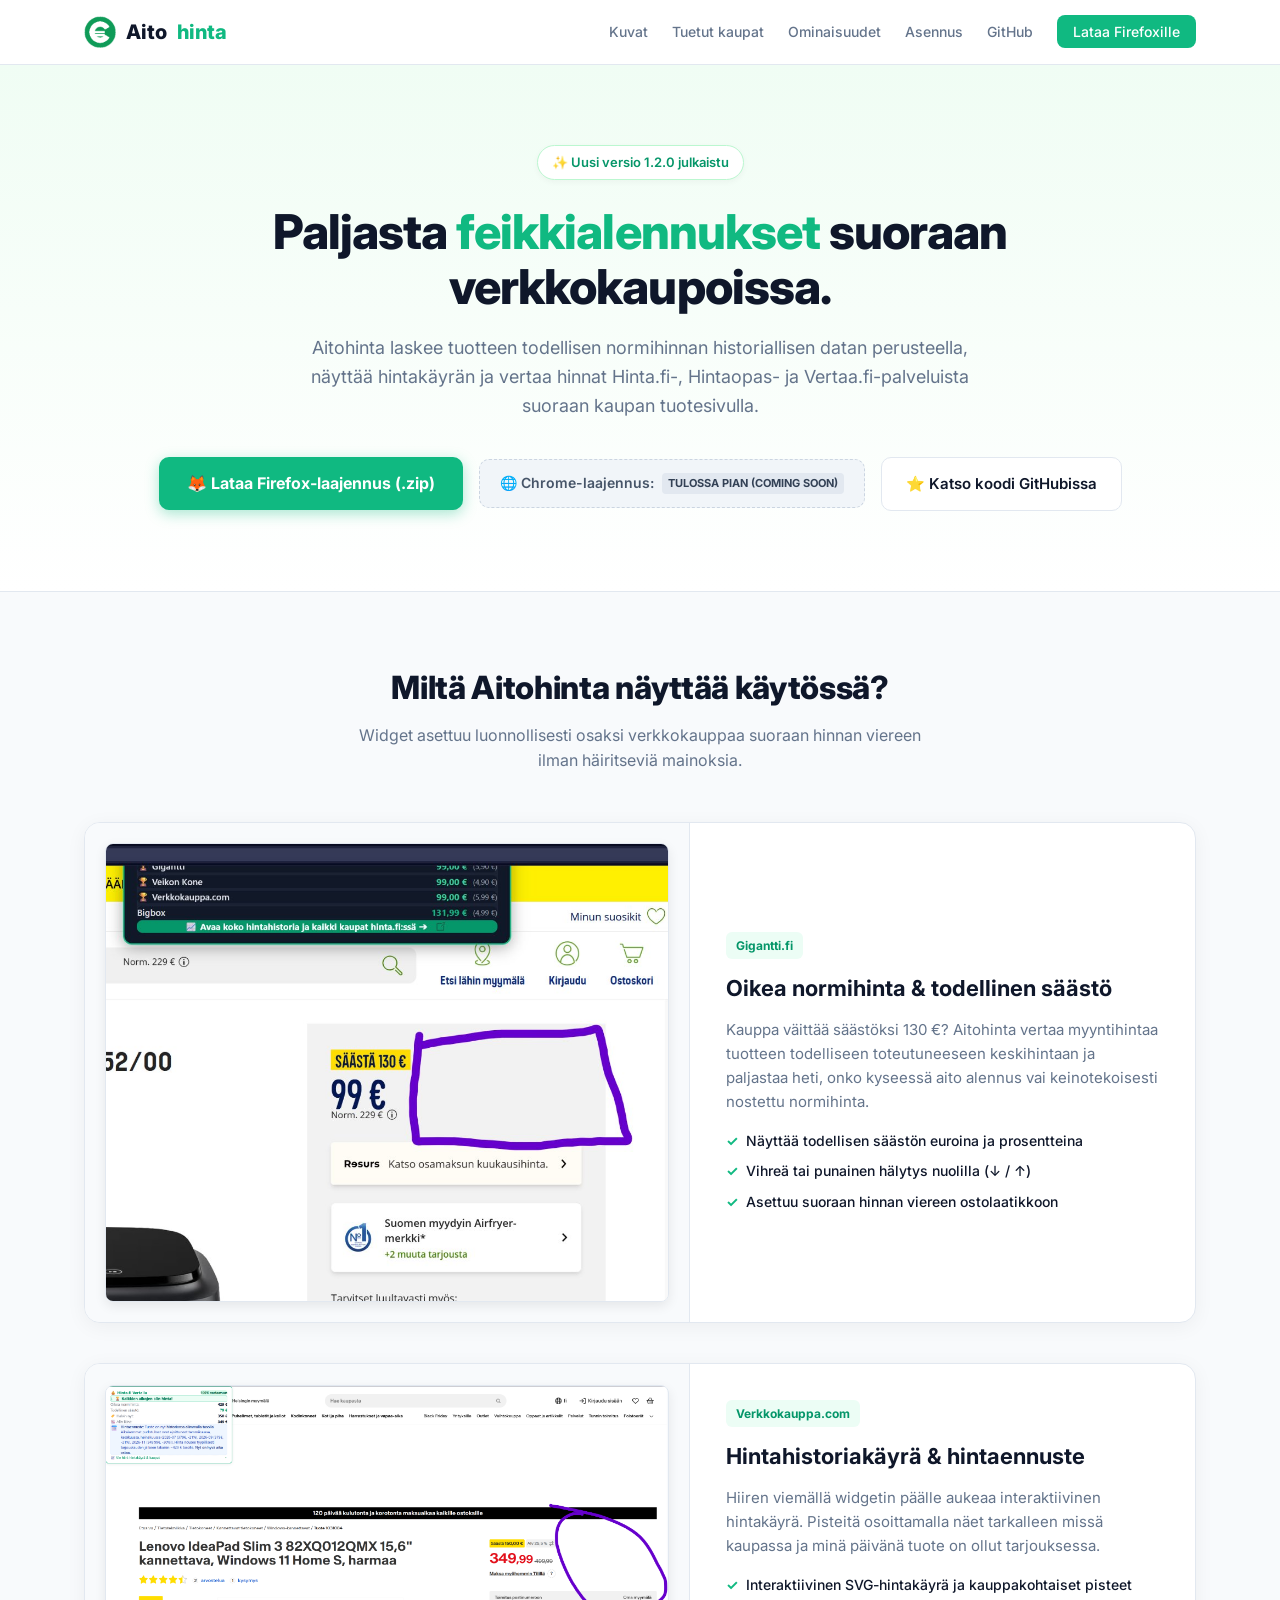
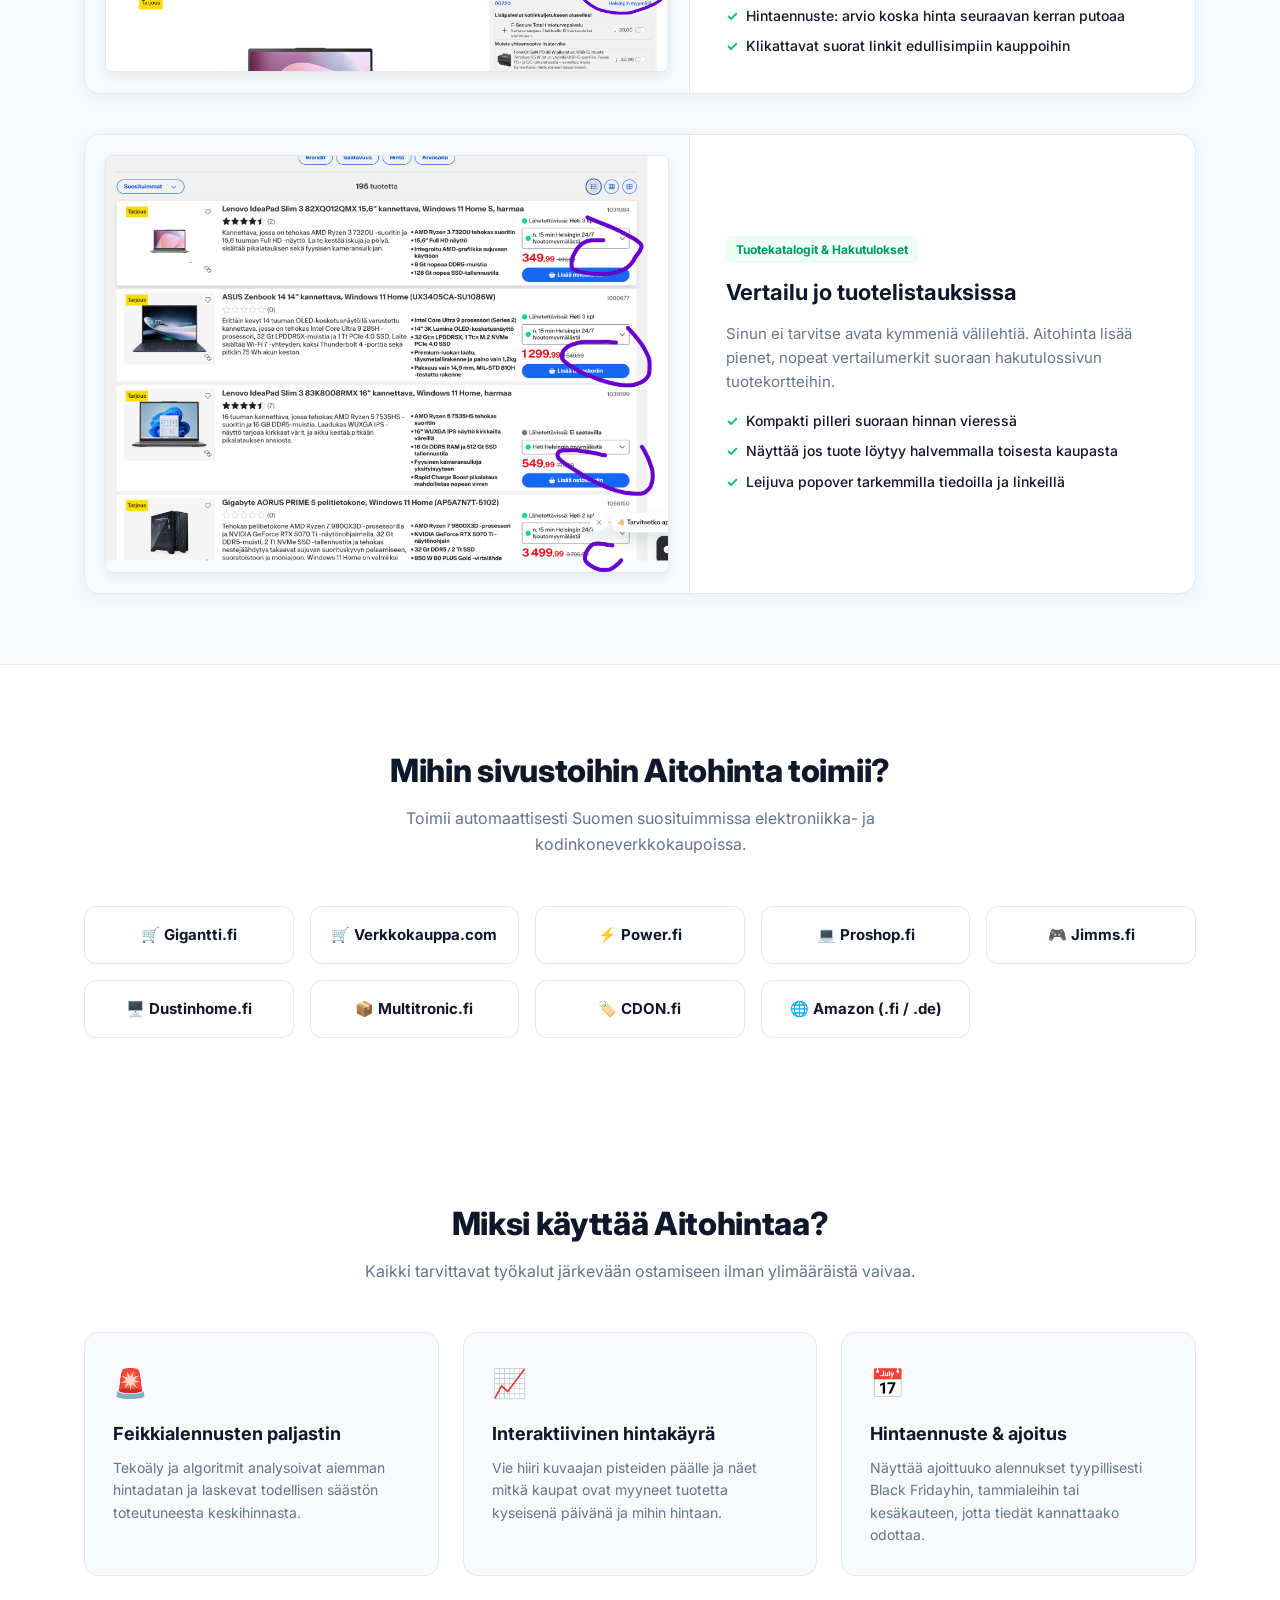
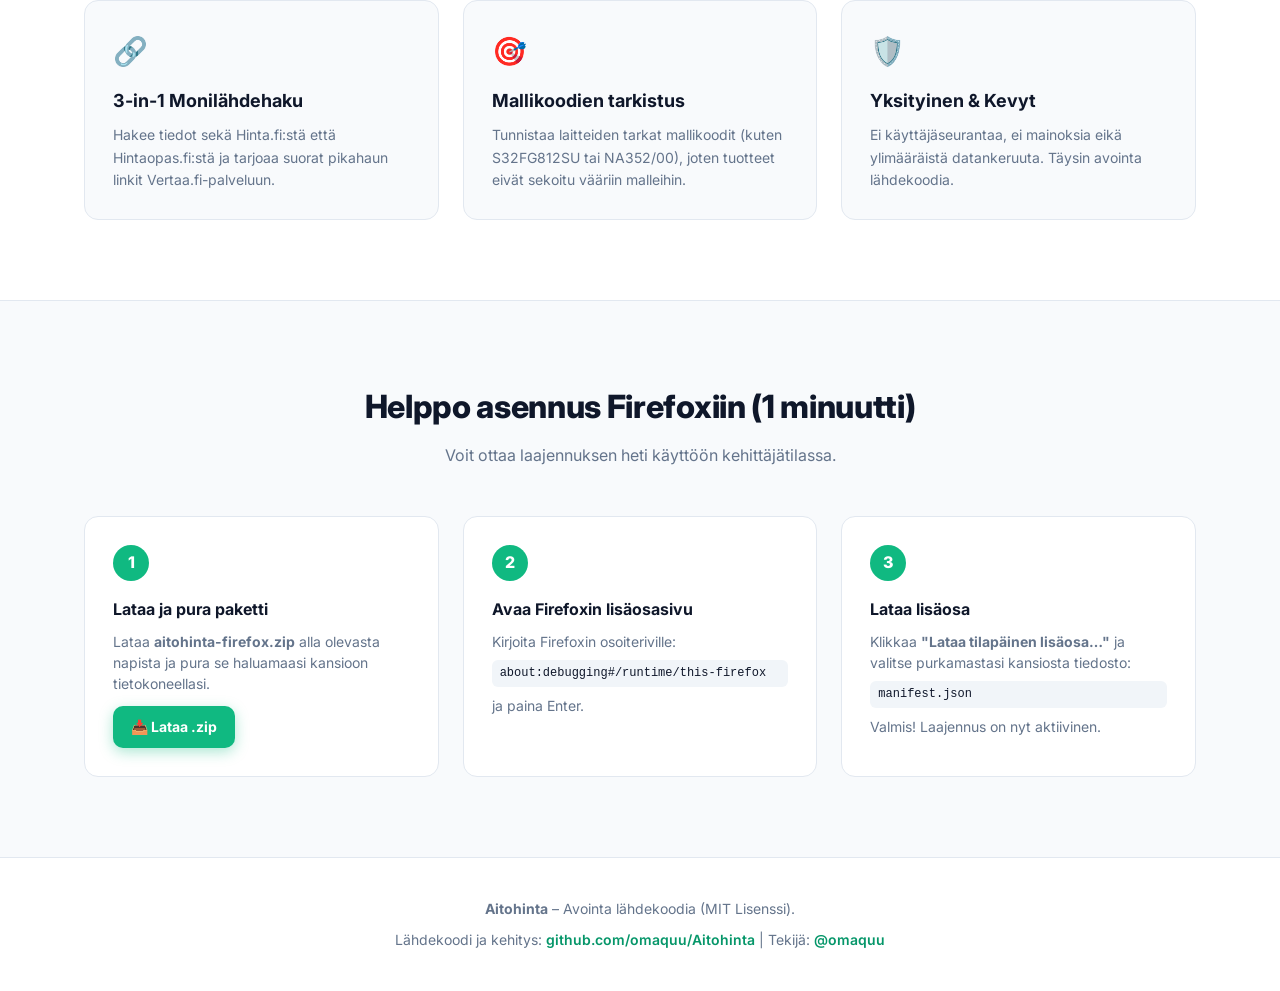
==== index.html @ 1202169c "feat: Aitohinta brändinimi, dual-source fallback hintahistorialle, Proshop fix, tooltip seuraa hiirt" ====
<!DOCTYPE html>
<html lang="fi">
<head>
  <meta charset="UTF-8">
  <meta name="viewport" content="width=device-width, initial-scale=1.0">
  <title>Aitohinta – Paljasta feikkialennukset verkkokaupoissa</title>
  <meta name="description" content="Aitohinta on selainlaajennus, joka paljastaa feikkialennukset suomalaisissa verkkokaupoissa. Näytä oikea normihinta, hintahistoriakäyrä ja vertaa Hinta.fi-, Hintaopas- ja Vertaa.fi-palveluihin.">
  <link rel="icon" type="image/png" href="assets/logo.png">
  <link rel="preconnect" href="https://fonts.googleapis.com">
  <link rel="preconnect" href="https://fonts.gstatic.com" crossorigin>
  <link href="https://fonts.googleapis.com/css2?family=Inter:wght@400;500;600;700;800&display=swap" rel="stylesheet">
  <style>
    :root {
      --primary: #10b981;
      --primary-dark: #059669;
      --primary-light: #ecfdf5;
      --dark: #0f172a;
      --dark-card: #1e293b;
      --gray-text: #64748b;
      --light-bg: #f8fafc;
      --border: #e2e8f0;
      --danger: #ef4444;
      --blue: #3b82f6;
    }

    * {
      box-sizing: border-box;
      margin: 0;
      padding: 0;
    }

    body {
      font-family: 'Inter', -apple-system, BlinkMacSystemFont, sans-serif;
      color: var(--dark);
      background-color: #ffffff;
      line-height: 1.6;
      -webkit-font-smoothing: antialiased;
    }

    /* Container */
    .container {
      max-width: 1160px;
      margin: 0 auto;
      padding: 0 24px;
    }

    /* Header */
    header {
      position: sticky;
      top: 0;
      background: rgba(255, 255, 255, 0.95);
      backdrop-filter: blur(10px);
      border-bottom: 1px solid var(--border);
      z-index: 100;
      padding: 16px 0;
    }

    .nav-wrapper {
      display: flex;
      align-items: center;
      justify-content: space-between;
    }

    .brand {
      display: flex;
      align-items: center;
      gap: 10px;
      font-size: 20px;
      font-weight: 800;
      color: var(--dark);
      text-decoration: none;
    }

    .brand img {
      width: 32px;
      height: 32px;
    }

    .brand span {
      color: var(--primary);
    }

    .nav-links {
      display: flex;
      align-items: center;
      gap: 24px;
      list-style: none;
    }

    .nav-links a {
      color: var(--gray-text);
      text-decoration: none;
      font-size: 14px;
      font-weight: 500;
      transition: color 0.15s;
    }

    .nav-links a:hover {
      color: var(--dark);
    }

    .btn-header {
      background: var(--primary);
      color: #ffffff !important;
      padding: 8px 16px;
      border-radius: 8px;
      font-weight: 600;
      transition: background 0.15s;
    }

    .btn-header:hover {
      background: var(--primary-dark) !important;
    }

    /* Hero */
    .hero {
      padding: 80px 0 60px;
      text-align: center;
      background: linear-gradient(180deg, #f0fdf4 0%, #ffffff 100%);
    }

    .pill-badge {
      display: inline-flex;
      align-items: center;
      gap: 6px;
      padding: 6px 14px;
      background: #ffffff;
      border: 1px solid #bbf7d0;
      border-radius: 999px;
      font-size: 13px;
      font-weight: 600;
      color: var(--primary-dark);
      margin-bottom: 24px;
      box-shadow: 0 2px 6px rgba(0,0,0,0.04);
    }

    .hero h1 {
      font-size: 48px;
      font-weight: 800;
      line-height: 1.15;
      letter-spacing: -0.02em;
      max-width: 800px;
      margin: 0 auto 20px;
      color: var(--dark);
    }

    .hero h1 span {
      color: var(--primary);
    }

    .hero p {
      font-size: 18px;
      color: var(--gray-text);
      max-width: 660px;
      margin: 0 auto 36px;
    }

    .cta-group {
      display: flex;
      align-items: center;
      justify-content: center;
      gap: 16px;
      flex-wrap: wrap;
      margin-bottom: 20px;
    }

    .btn-primary {
      display: inline-flex;
      align-items: center;
      gap: 10px;
      padding: 14px 28px;
      background: var(--primary);
      color: #ffffff;
      font-size: 16px;
      font-weight: 700;
      border-radius: 10px;
      text-decoration: none;
      box-shadow: 0 4px 14px rgba(16, 185, 129, 0.35);
      transition: all 0.15s;
    }

    .btn-primary:hover {
      background: var(--primary-dark);
      transform: translateY(-1px);
      box-shadow: 0 6px 20px rgba(16, 185, 129, 0.4);
    }

    .btn-secondary {
      display: inline-flex;
      align-items: center;
      gap: 8px;
      padding: 14px 24px;
      background: #ffffff;
      color: var(--dark);
      border: 1.5px solid var(--border);
      font-size: 15px;
      font-weight: 600;
      border-radius: 10px;
      text-decoration: none;
      transition: all 0.15s;
    }

    .btn-secondary:hover {
      background: var(--light-bg);
      border-color: #cbd5e1;
    }

    .chrome-badge {
      display: inline-flex;
      align-items: center;
      gap: 8px;
      padding: 12px 20px;
      background: #f1f5f9;
      color: #475569;
      border-radius: 10px;
      font-size: 14px;
      font-weight: 600;
      border: 1px dashed #cbd5e1;
    }

    .chrome-badge .tag {
      background: #e2e8f0;
      color: #334155;
      font-size: 11px;
      padding: 2px 6px;
      border-radius: 4px;
      text-transform: uppercase;
      font-weight: 700;
    }

    /* Screenshots Showcase */
    .showcase {
      padding: 70px 0;
      background: var(--light-bg);
      border-top: 1px solid var(--border);
      border-bottom: 1px solid var(--border);
    }

    .section-title {
      text-align: center;
      margin-bottom: 48px;
    }

    .section-title h2 {
      font-size: 32px;
      font-weight: 800;
      letter-spacing: -0.01em;
      margin-bottom: 10px;
    }

    .section-title p {
      font-size: 16px;
      color: var(--gray-text);
      max-width: 580px;
      margin: 0 auto;
    }

    .showcase-grid {
      display: grid;
      grid-template-columns: 1fr;
      gap: 40px;
    }

    .showcase-card {
      background: #ffffff;
      border: 1px solid var(--border);
      border-radius: 16px;
      overflow: hidden;
      box-shadow: 0 4px 20px rgba(0, 0, 0, 0.05);
      display: grid;
      grid-template-columns: 1.2fr 1fr;
    }

    @media (max-width: 860px) {
      .showcase-card {
        grid-template-columns: 1fr;
      }
    }

    .showcase-img {
      background: #f8fafc;
      padding: 20px;
      display: flex;
      align-items: center;
      justify-content: center;
      border-right: 1px solid var(--border);
    }

    .showcase-img img {
      width: 100%;
      height: auto;
      border-radius: 8px;
      box-shadow: 0 4px 12px rgba(0,0,0,0.08);
      border: 1px solid var(--border);
    }

    .showcase-content {
      padding: 36px;
      display: flex;
      flex-direction: column;
      justify-content: center;
    }

    .showcase-tag {
      display: inline-block;
      font-size: 12px;
      font-weight: 700;
      color: var(--primary-dark);
      background: var(--primary-light);
      padding: 4px 10px;
      border-radius: 6px;
      margin-bottom: 12px;
      width: fit-content;
    }

    .showcase-content h3 {
      font-size: 22px;
      font-weight: 700;
      margin-bottom: 12px;
    }

    .showcase-content p {
      color: var(--gray-text);
      font-size: 15px;
      line-height: 1.6;
      margin-bottom: 16px;
    }

    .showcase-features {
      list-style: none;
      display: flex;
      flex-direction: column;
      gap: 8px;
    }

    .showcase-features li {
      font-size: 14px;
      display: flex;
      align-items: center;
      gap: 8px;
      color: var(--dark);
      font-weight: 500;
    }

    .showcase-features li span {
      color: var(--primary);
      font-weight: 700;
    }

    /* Stores Grid */
    .stores-section {
      padding: 80px 0;
      text-align: center;
    }

    .stores-grid {
      display: grid;
      grid-template-columns: repeat(auto-fill, minmax(180px, 1fr));
      gap: 16px;
      margin-top: 36px;
    }

    .store-pill {
      display: flex;
      align-items: center;
      justify-content: center;
      gap: 10px;
      padding: 16px;
      background: #ffffff;
      border: 1px solid var(--border);
      border-radius: 12px;
      font-weight: 700;
      font-size: 15px;
      color: var(--dark);
      box-shadow: 0 2px 6px rgba(0,0,0,0.02);
      transition: all 0.15s;
    }

    .store-pill:hover {
      border-color: var(--primary);
      transform: translateY(-2px);
      box-shadow: 0 4px 12px rgba(16, 185, 129, 0.12);
    }

    /* Features Grid */
    .features-section {
      padding: 80px 0;
      background: #ffffff;
    }

    .features-grid {
      display: grid;
      grid-template-columns: repeat(auto-fit, minmax(280px, 1fr));
      gap: 24px;
    }

    .feature-box {
      padding: 28px;
      background: var(--light-bg);
      border: 1px solid var(--border);
      border-radius: 14px;
      transition: all 0.15s;
    }

    .feature-box:hover {
      border-color: var(--primary);
      box-shadow: 0 6px 18px rgba(0,0,0,0.04);
    }

    .feature-icon {
      font-size: 28px;
      margin-bottom: 14px;
    }

    .feature-box h4 {
      font-size: 18px;
      font-weight: 700;
      margin-bottom: 8px;
    }

    .feature-box p {
      font-size: 14px;
      color: var(--gray-text);
      line-height: 1.6;
    }

    /* Installation Steps */
    .install-section {
      padding: 80px 0;
      background: var(--light-bg);
      border-top: 1px solid var(--border);
    }

    .steps-grid {
      display: grid;
      grid-template-columns: repeat(3, 1fr);
      gap: 24px;
      margin-top: 36px;
    }

    @media (max-width: 768px) {
      .steps-grid {
        grid-template-columns: 1fr;
      }
    }

    .step-card {
      background: #ffffff;
      border: 1px solid var(--border);
      border-radius: 14px;
      padding: 28px;
      position: relative;
    }

    .step-number {
      width: 36px;
      height: 36px;
      background: var(--primary);
      color: #ffffff;
      border-radius: 50%;
      display: flex;
      align-items: center;
      justify-content: center;
      font-weight: 800;
      font-size: 16px;
      margin-bottom: 16px;
    }

    .step-card h4 {
      font-size: 16px;
      font-weight: 700;
      margin-bottom: 8px;
    }

    .step-card p {
      font-size: 14px;
      color: var(--gray-text);
      line-height: 1.5;
    }

    .step-card code {
      display: block;
      margin-top: 8px;
      background: #f1f5f9;
      padding: 4px 8px;
      border-radius: 6px;
      font-family: monospace;
      font-size: 12px;
      color: #0f172a;
    }

    /* Footer */
    footer {
      padding: 40px 0;
      background: #ffffff;
      border-top: 1px solid var(--border);
      text-align: center;
      font-size: 14px;
      color: var(--gray-text);
    }

    footer a {
      color: var(--primary-dark);
      text-decoration: none;
      font-weight: 600;
    }

    footer a:hover {
      text-decoration: underline;
    }
  </style>
</head>
<body>

  <!-- Header -->
  <header>
    <div class="container nav-wrapper">
      <a href="#" class="brand">
        <img src="assets/logo.png" alt="Aitohinta Logo">
        Aito<span>hinta</span>
      </a>
      <ul class="nav-links">
        <li><a href="#showcase">Kuvat</a></li>
        <li><a href="#stores">Tuetut kaupat</a></li>
        <li><a href="#features">Ominaisuudet</a></li>
        <li><a href="#install">Asennus</a></li>
        <li><a href="https://github.com/omaquu/Aitohinta" target="_blank" rel="noopener noreferrer">GitHub</a></li>
        <li><a href="aitohinta-firefox.zip" class="btn-header">Lataa Firefoxille</a></li>
      </ul>
    </div>
  </header>

  <!-- Hero Section -->
  <section class="hero">
    <div class="container">
      <div class="pill-badge">
        ✨ Uusi versio 1.2.0 julkaistu
      </div>
      <h1>Paljasta <span>feikkialennukset</span> suoraan verkkokaupoissa.</h1>
      <p>
        Aitohinta laskee tuotteen todellisen normihinnan historiallisen datan perusteella, näyttää hintakäyrän ja vertaa hinnat Hinta.fi-, Hintaopas- ja Vertaa.fi-palveluista suoraan kaupan tuotesivulla.
      </p>

      <div class="cta-group">
        <a href="aitohinta-firefox.zip" class="btn-primary" download>
          🦊 Lataa Firefox-laajennus (.zip)
        </a>
        <div class="chrome-badge">
          <span>🌐 Chrome-laajennus:</span>
          <span class="tag">Tulossa pian (Coming soon)</span>
        </div>
        <a href="https://github.com/omaquu/Aitohinta" target="_blank" rel="noopener noreferrer" class="btn-secondary">
          ⭐ Katso koodi GitHubissa
        </a>
      </div>
    </div>
  </section>

  <!-- Screenshots & Showcase -->
  <section class="showcase" id="showcase">
    <div class="container">
      <div class="section-title">
        <h2>Miltä Aitohinta näyttää käytössä?</h2>
        <p>Widget asettuu luonnollisesti osaksi verkkokauppaa suoraan hinnan viereen ilman häiritseviä mainoksia.</p>
      </div>

      <div class="showcase-grid">

        <!-- Card 1: Gigantti -->
        <div class="showcase-card">
          <div class="showcase-img">
            <img src="assets/gigantti_esimerkki.jpg" alt="Aitohinta Gigantti tuotesivulla">
          </div>
          <div class="showcase-content">
            <span class="showcase-tag">Gigantti.fi</span>
            <h3>Oikea normihinta & todellinen säästö</h3>
            <p>
              Kauppa väittää säästöksi 130 €? Aitohinta vertaa myyntihintaa tuotteen todelliseen toteutuneeseen keskihintaan ja paljastaa heti, onko kyseessä aito alennus vai keinotekoisesti nostettu normihinta.
            </p>
            <ul class="showcase-features">
              <li><span>✓</span> Näyttää todellisen säästön euroina ja prosentteina</li>
              <li><span>✓</span> Vihreä tai punainen hälytys nuolilla (↓ / ↑)</li>
              <li><span>✓</span> Asettuu suoraan hinnan viereen ostolaatikkoon</li>
            </ul>
          </div>
        </div>

        <!-- Card 2: Verkkokauppa.com -->
        <div class="showcase-card">
          <div class="showcase-img">
            <img src="assets/verkkokauppa_tuote.png" alt="Aitohinta Verkkokauppa.com tuotesivulla">
          </div>
          <div class="showcase-content">
            <span class="showcase-tag">Verkkokauppa.com</span>
            <h3>Hintahistoriakäyrä & hintaennuste</h3>
            <p>
              Hiiren viemällä widgetin päälle aukeaa interaktiivinen hintakäyrä. Pisteitä osoittamalla näet tarkalleen missä kaupassa ja minä päivänä tuote on ollut tarjouksessa.
            </p>
            <ul class="showcase-features">
              <li><span>✓</span> Interaktiivinen SVG-hintakäyrä ja kauppakohtaiset pisteet</li>
              <li><span>✓</span> Hintaennuste: arvio koska hinta seuraavan kerran putoaa</li>
              <li><span>✓</span> Klikattavat suorat linkit edullisimpiin kauppoihin</li>
            </ul>
          </div>
        </div>

        <!-- Card 3: Listing page -->
        <div class="showcase-card">
          <div class="showcase-img">
            <img src="assets/tuotelistaus_verkkokauppa.png" alt="Aitohinta tuotekatalogissa ja hakutuloksissa">
          </div>
          <div class="showcase-content">
            <span class="showcase-tag">Tuotekatalogit & Hakutulokset</span>
            <h3>Vertailu jo tuotelistauksissa</h3>
            <p>
              Sinun ei tarvitse avata kymmeniä välilehtiä. Aitohinta lisää pienet, nopeat vertailumerkit suoraan hakutulossivun tuotekortteihin.
            </p>
            <ul class="showcase-features">
              <li><span>✓</span> Kompakti pilleri suoraan hinnan vieressä</li>
              <li><span>✓</span> Näyttää jos tuote löytyy halvemmalla toisesta kaupasta</li>
              <li><span>✓</span> Leijuva popover tarkemmilla tiedoilla ja linkeillä</li>
            </ul>
          </div>
        </div>

      </div>
    </div>
  </section>

  <!-- Supported Stores -->
  <section class="stores-section" id="stores">
    <div class="container">
      <div class="section-title">
        <h2>Mihin sivustoihin Aitohinta toimii?</h2>
        <p>Toimii automaattisesti Suomen suosituimmissa elektroniikka- ja kodinkoneverkkokaupoissa.</p>
      </div>

      <div class="stores-grid">
        <div class="store-pill">🛒 Gigantti.fi</div>
        <div class="store-pill">🛒 Verkkokauppa.com</div>
        <div class="store-pill">⚡ Power.fi</div>
        <div class="store-pill">💻 Proshop.fi</div>
        <div class="store-pill">🎮 Jimms.fi</div>
        <div class="store-pill">🖥️ Dustinhome.fi</div>
        <div class="store-pill">📦 Multitronic.fi</div>
        <div class="store-pill">🏷️ CDON.fi</div>
        <div class="store-pill">🌐 Amazon (.fi / .de)</div>
      </div>
    </div>
  </section>

  <!-- Features -->
  <section class="features-section" id="features">
    <div class="container">
      <div class="section-title">
        <h2>Miksi käyttää Aitohintaa?</h2>
        <p>Kaikki tarvittavat työkalut järkevään ostamiseen ilman ylimääräistä vaivaa.</p>
      </div>

      <div class="features-grid">
        <div class="feature-box">
          <div class="feature-icon">🚨</div>
          <h4>Feikkialennusten paljastin</h4>
          <p>Tekoäly ja algoritmit analysoivat aiemman hintadatan ja laskevat todellisen säästön toteutuneesta keskihinnasta.</p>
        </div>

        <div class="feature-box">
          <div class="feature-icon">📈</div>
          <h4>Interaktiivinen hintakäyrä</h4>
          <p>Vie hiiri kuvaajan pisteiden päälle ja näet mitkä kaupat ovat myyneet tuotetta kyseisenä päivänä ja mihin hintaan.</p>
        </div>

        <div class="feature-box">
          <div class="feature-icon">📅</div>
          <h4>Hintaennuste & ajoitus</h4>
          <p>Näyttää ajoittuuko alennukset tyypillisesti Black Fridayhin, tammialeihin tai kesäkauteen, jotta tiedät kannattaako odottaa.</p>
        </div>

        <div class="feature-box">
          <div class="feature-icon">🔗</div>
          <h4>3-in-1 Monilähdehaku</h4>
          <p>Hakee tiedot sekä Hinta.fi:stä että Hintaopas.fi:stä ja tarjoaa suorat pikahaun linkit Vertaa.fi-palveluun.</p>
        </div>

        <div class="feature-box">
          <div class="feature-icon">🎯</div>
          <h4>Mallikoodien tarkistus</h4>
          <p>Tunnistaa laitteiden tarkat mallikoodit (kuten S32FG812SU tai NA352/00), joten tuotteet eivät sekoitu vääriin malleihin.</p>
        </div>

        <div class="feature-box">
          <div class="feature-icon">🛡️</div>
          <h4>Yksityinen & Kevyt</h4>
          <p>Ei käyttäjäseurantaa, ei mainoksia eikä ylimääräistä datankeruuta. Täysin avointa lähdekoodia.</p>
        </div>
      </div>
    </div>
  </section>

  <!-- Installation Guide -->
  <section class="install-section" id="install">
    <div class="container">
      <div class="section-title">
        <h2>Helppo asennus Firefoxiin (1 minuutti)</h2>
        <p>Voit ottaa laajennuksen heti käyttöön kehittäjätilassa.</p>
      </div>

      <div class="steps-grid">
        <div class="step-card">
          <div class="step-number">1</div>
          <h4>Lataa ja pura paketti</h4>
          <p>Lataa <strong>aitohinta-firefox.zip</strong> alla olevasta napista ja pura se haluamaasi kansioon tietokoneellasi.</p>
          <a href="aitohinta-firefox.zip" class="btn-primary" style="margin-top: 12px; padding: 10px 18px; font-size: 14px;" download>
            📥 Lataa .zip
          </a>
        </div>

        <div class="step-card">
          <div class="step-number">2</div>
          <h4>Avaa Firefoxin lisäosasivu</h4>
          <p>Kirjoita Firefoxin osoiteriville:</p>
          <code>about:debugging#/runtime/this-firefox</code>
          <p style="margin-top: 8px;">ja paina Enter.</p>
        </div>

        <div class="step-card">
          <div class="step-number">3</div>
          <h4>Lataa lisäosa</h4>
          <p>Klikkaa <strong>"Lataa tilapäinen lisäosa…"</strong> ja valitse purkamastasi kansiosta tiedosto:</p>
          <code>manifest.json</code>
          <p style="margin-top: 8px;">Valmis! Laajennus on nyt aktiivinen.</p>
        </div>
      </div>
    </div>
  </section>

  <!-- Footer -->
  <footer>
    <div class="container">
      <p style="margin-bottom: 8px;">
        <strong>Aitohinta</strong> – Avointa lähdekoodia (MIT Lisenssi).
      </p>
      <p>
        Lähdekoodi ja kehitys: <a href="https://github.com/omaquu/Aitohinta" target="_blank" rel="noopener noreferrer">github.com/omaquu/Aitohinta</a> | Tekijä: <a href="https://github.com/omaquu">@omaquu</a>
      </p>
    </div>
  </footer>

</body>
</html>
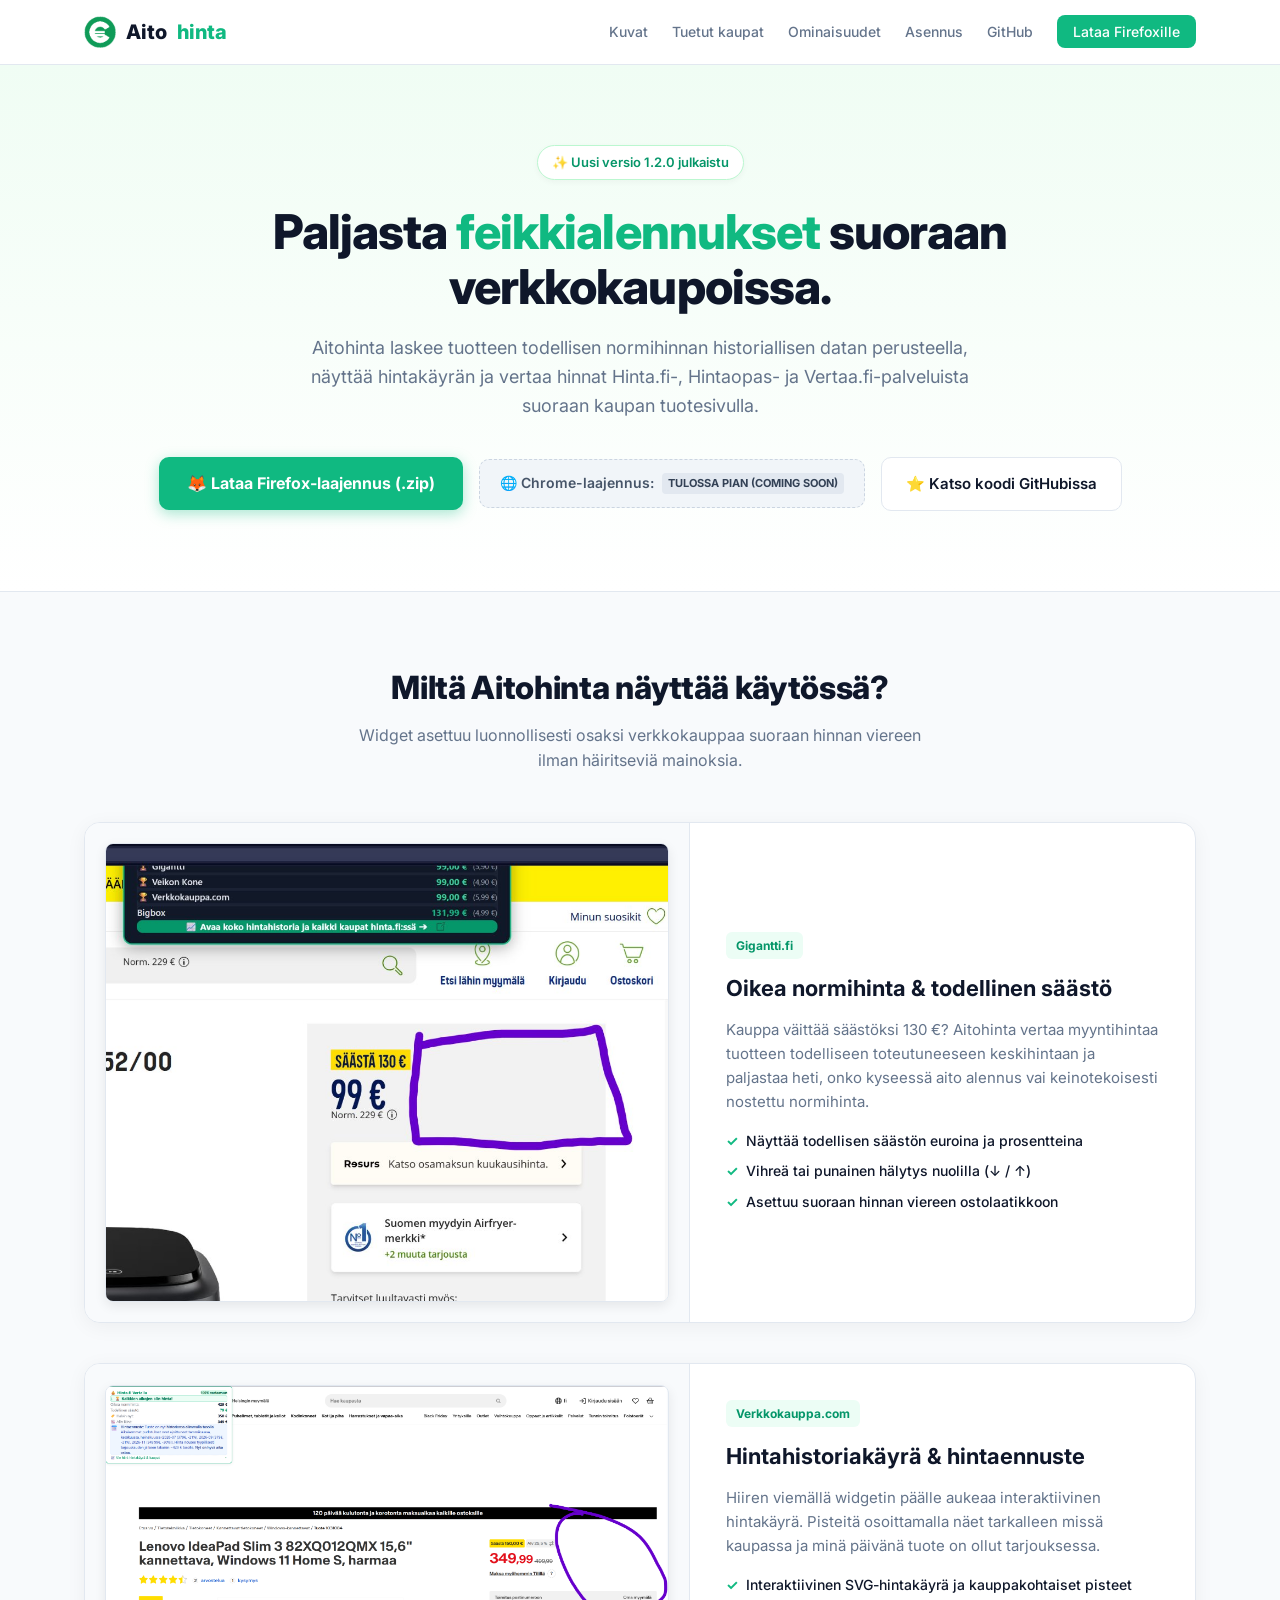
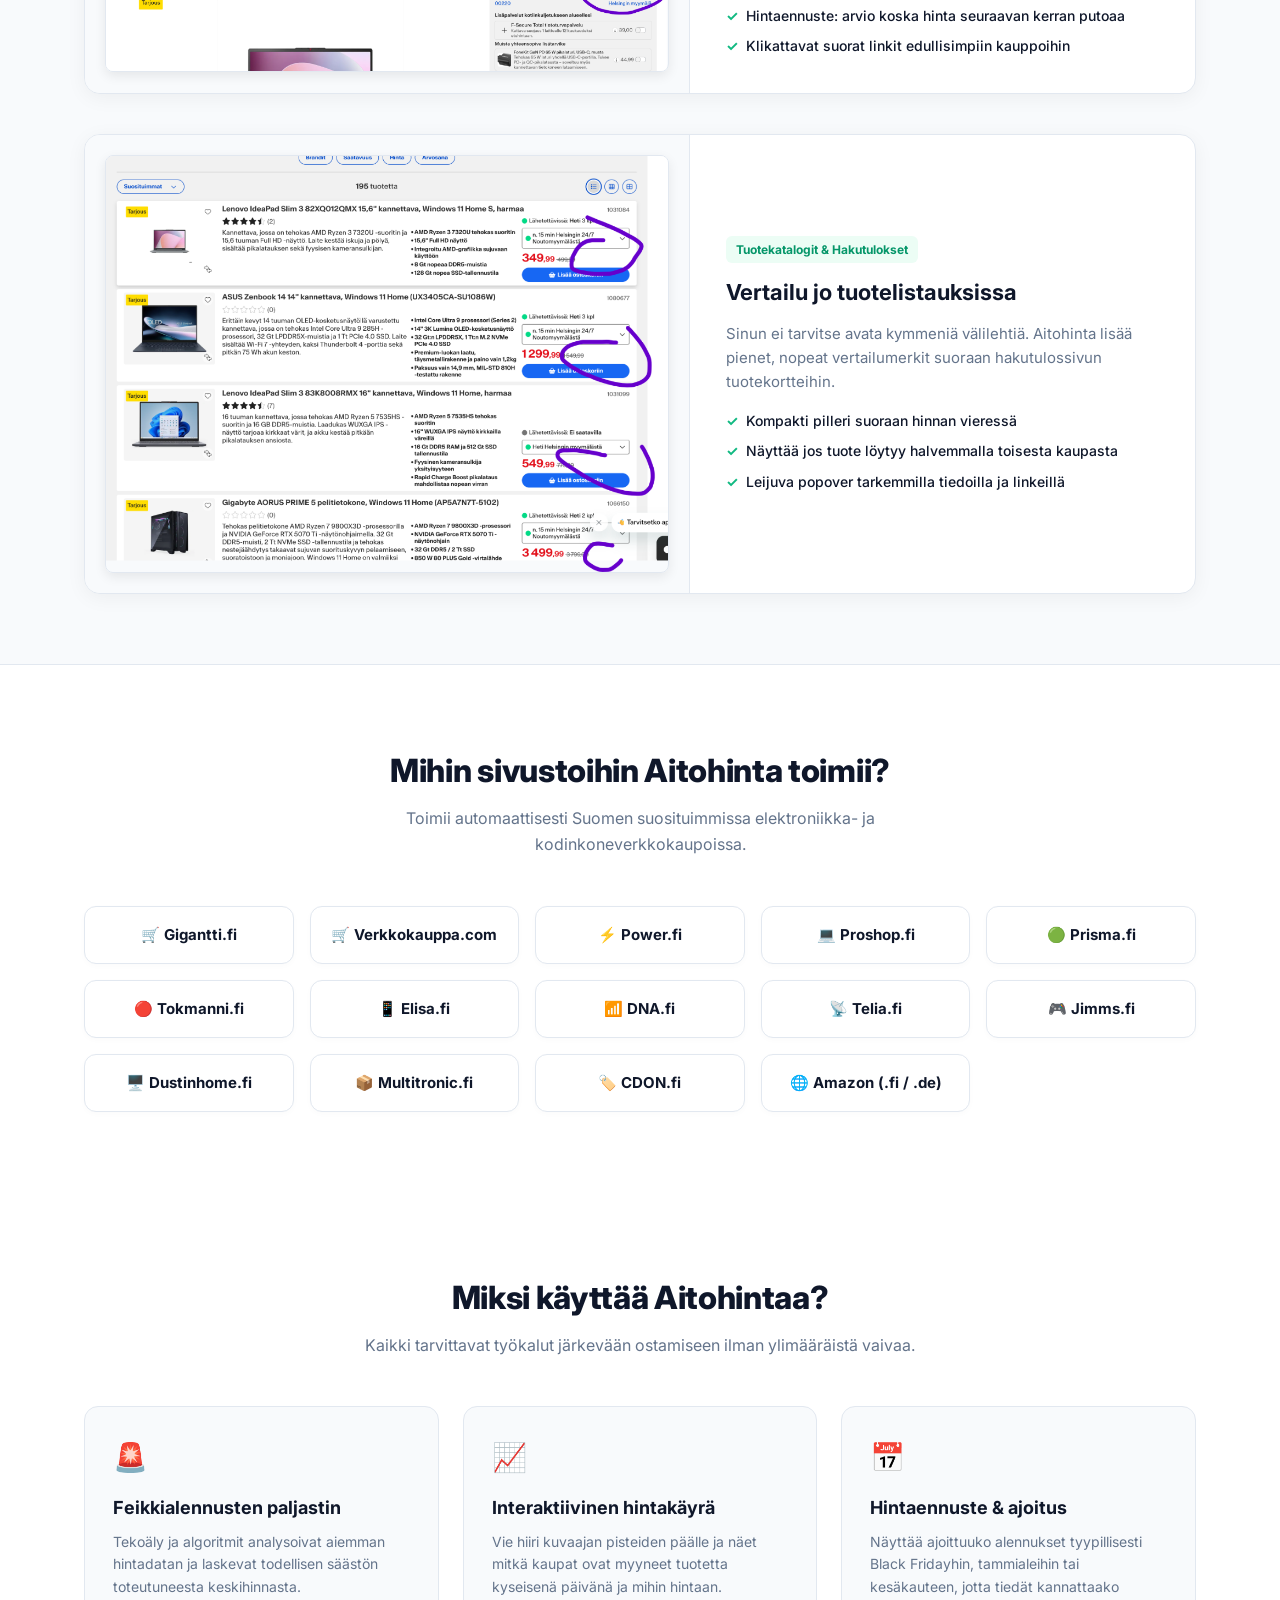
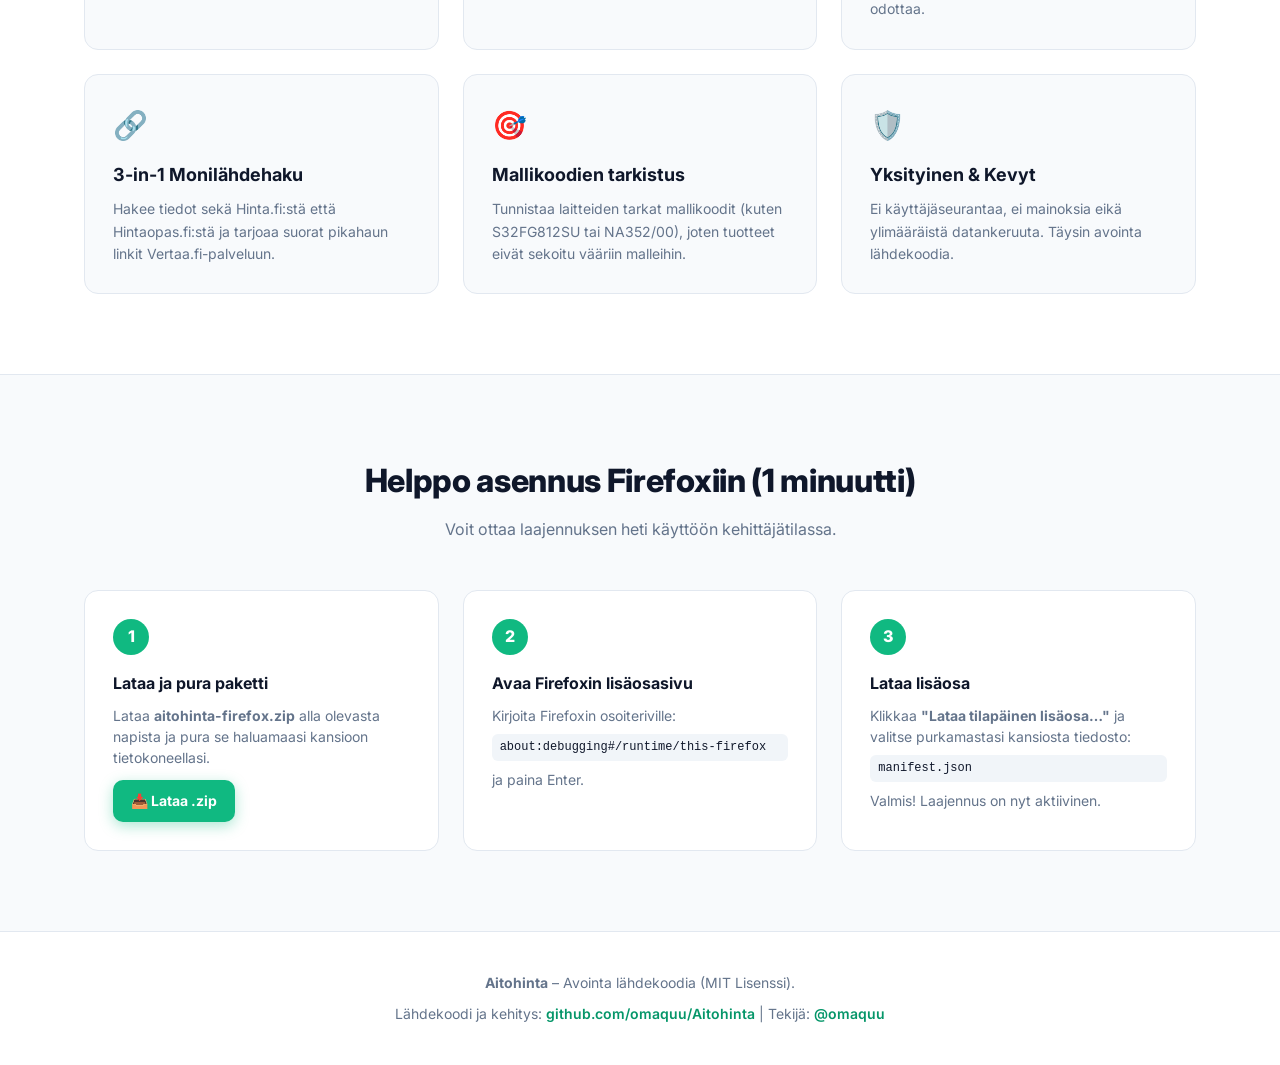
==== commit 7f3743bb: "feat(v1.4.0): Lisätty tuki kaupoille Elisa, DNA, Telia, Prisma ja Tokmanni sekä Hinta.fi vertailun p" ====
--- a/index.html
+++ b/index.html
@@ -640,6 +640,11 @@
         <div class="store-pill">🛒 Verkkokauppa.com</div>
         <div class="store-pill">⚡ Power.fi</div>
         <div class="store-pill">💻 Proshop.fi</div>
+        <div class="store-pill">🟢 Prisma.fi</div>
+        <div class="store-pill">🔴 Tokmanni.fi</div>
+        <div class="store-pill">📱 Elisa.fi</div>
+        <div class="store-pill">📶 DNA.fi</div>
+        <div class="store-pill">📡 Telia.fi</div>
         <div class="store-pill">🎮 Jimms.fi</div>
         <div class="store-pill">🖥️ Dustinhome.fi</div>
         <div class="store-pill">📦 Multitronic.fi</div>
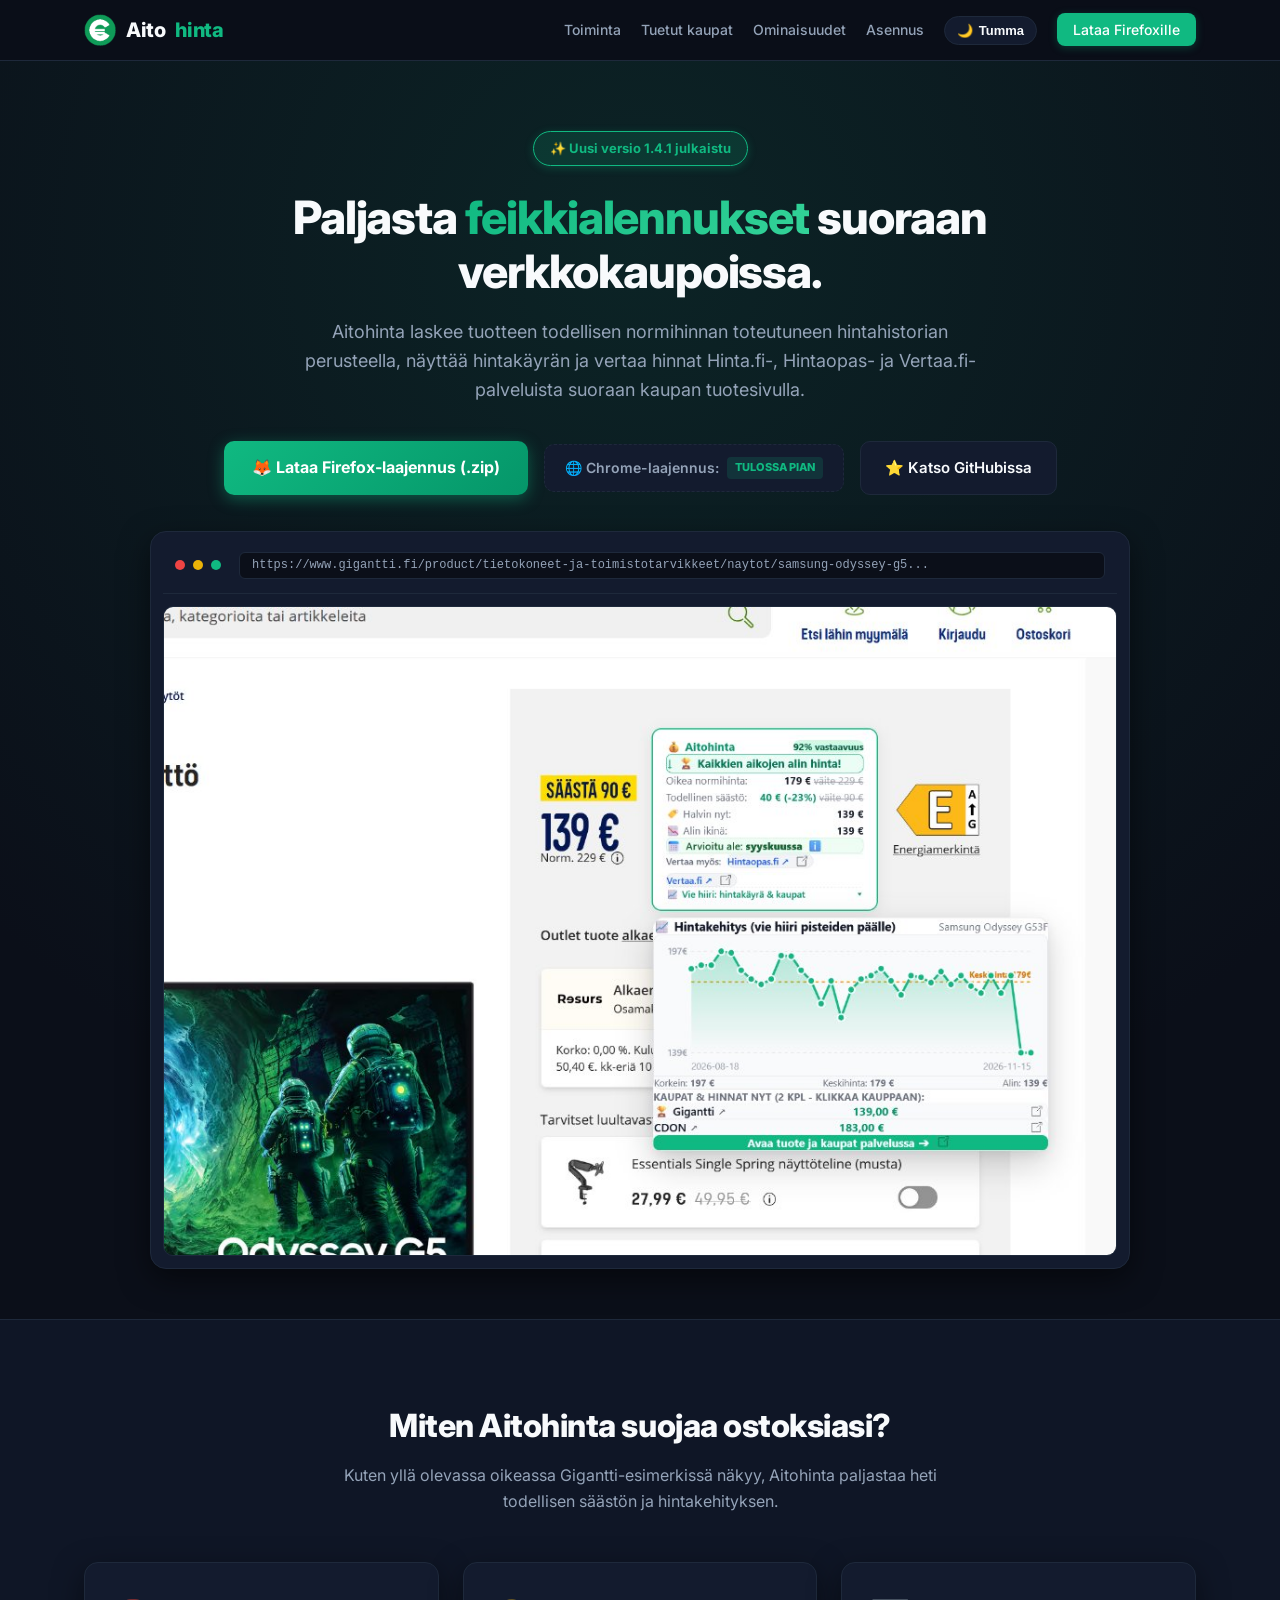
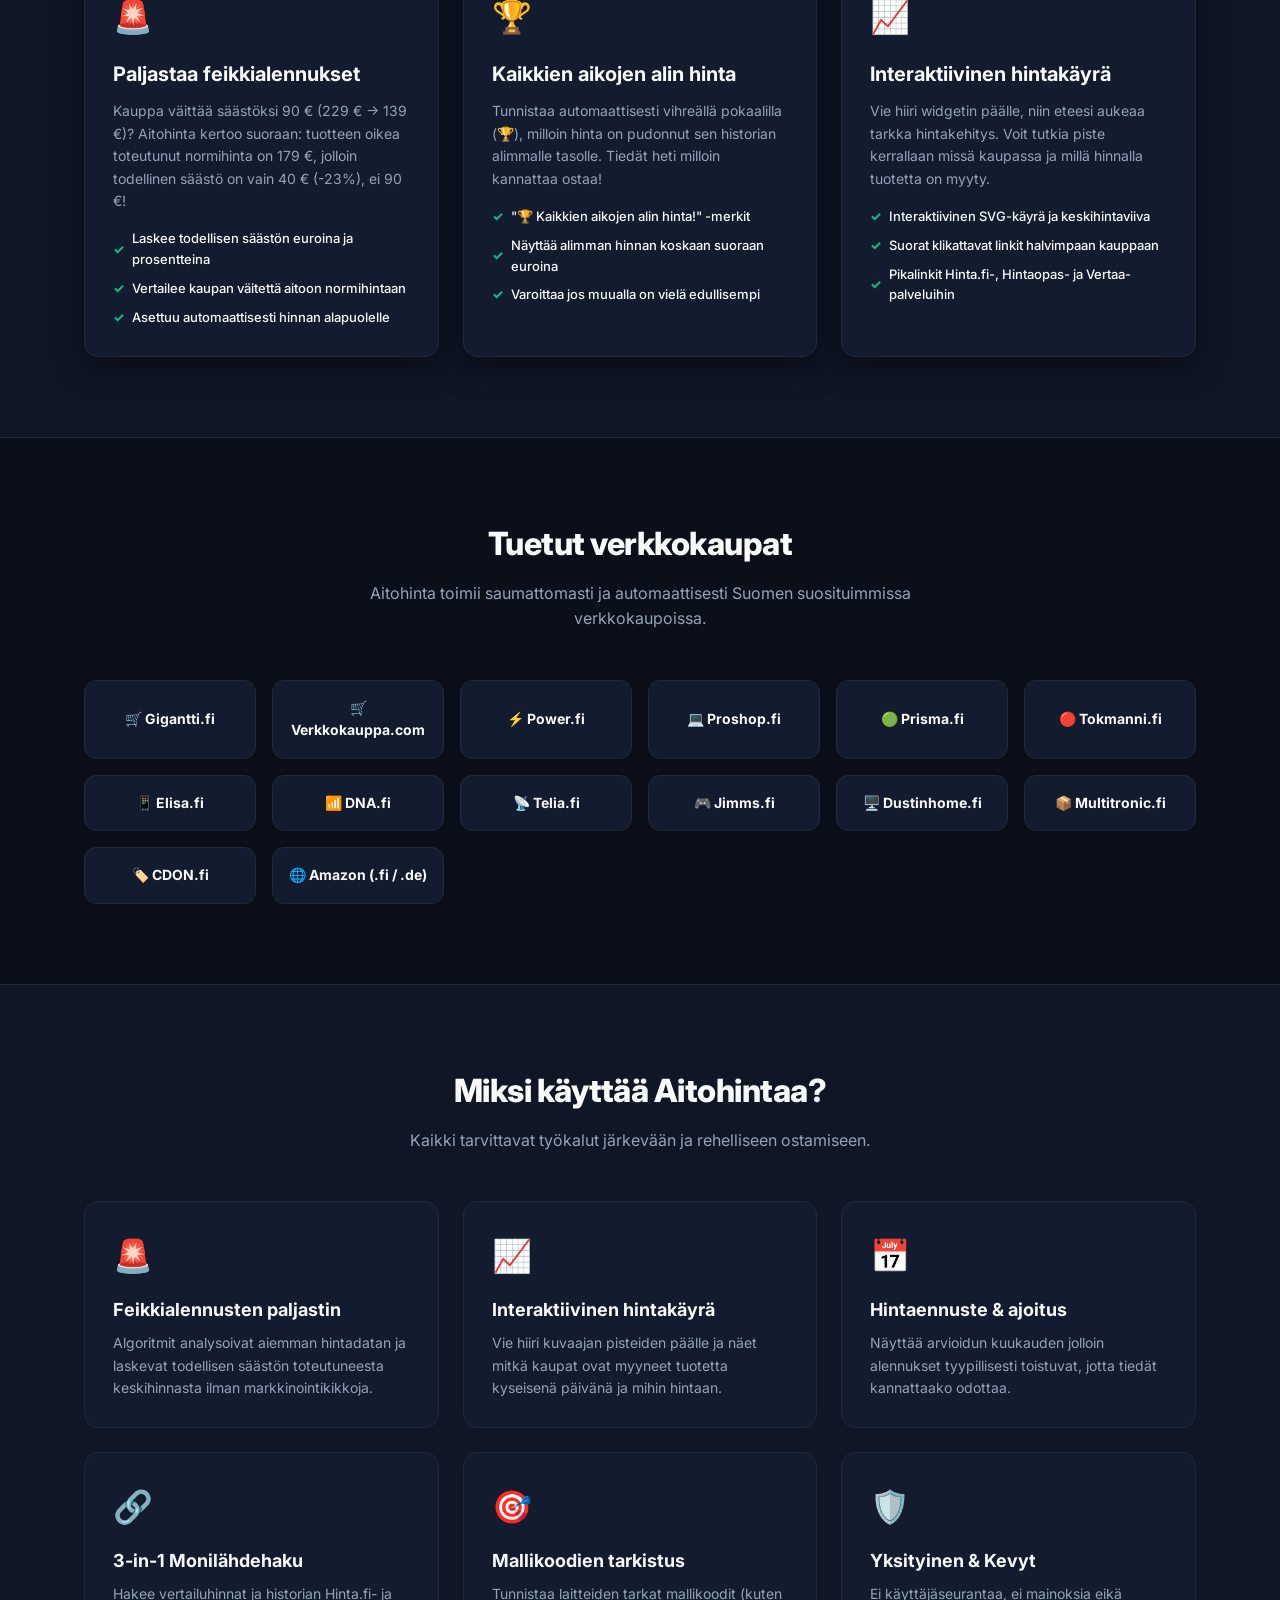
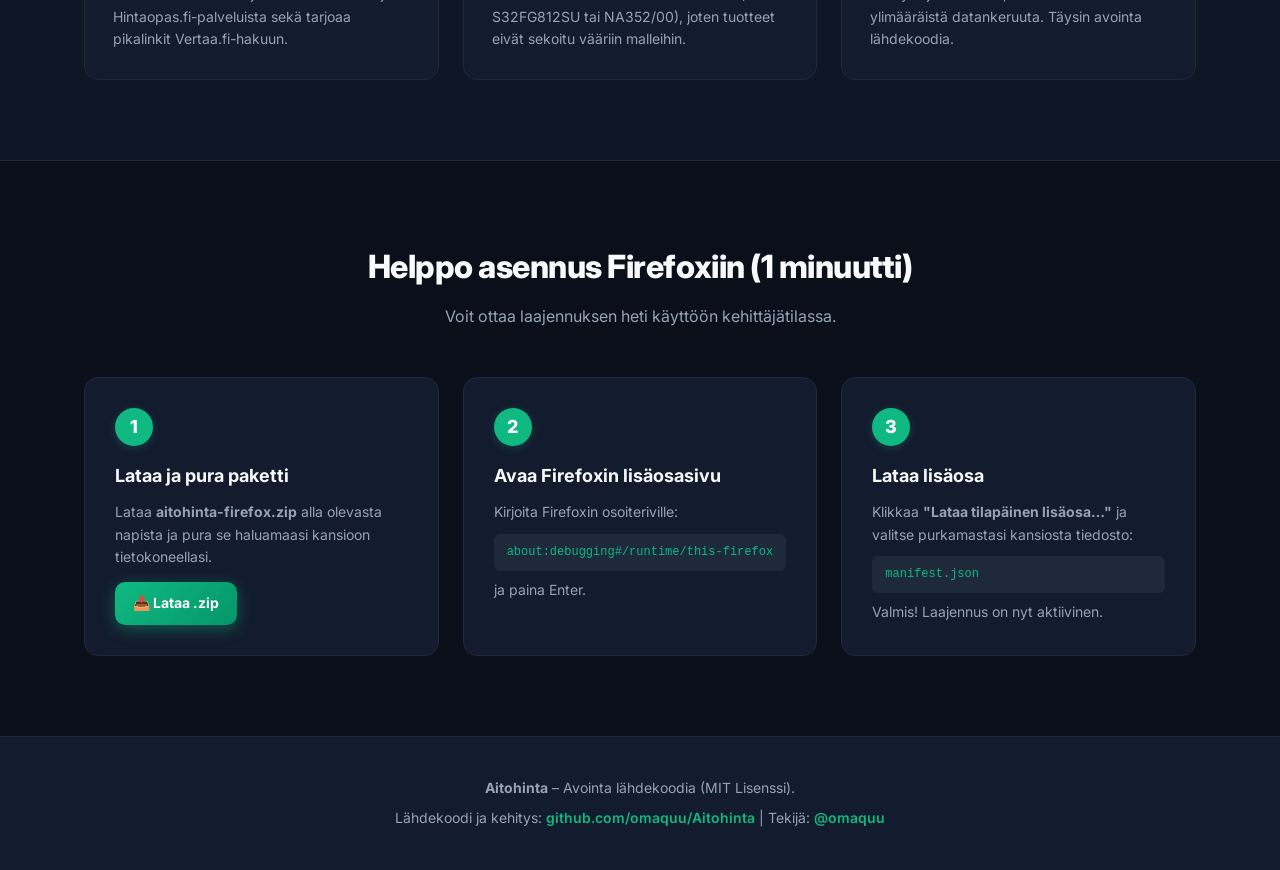
==== commit d0374d7f: "feat(website): Oikea live-kuva widgetistä Gigantissa ja tumma teema oletuksena - Sivuston oletusteem" ====
--- a/index.html
+++ b/index.html
@@ -1,26 +1,59 @@
 <!DOCTYPE html>
-<html lang="fi">
+<html lang="fi" data-theme="dark">
 <head>
   <meta charset="UTF-8">
   <meta name="viewport" content="width=device-width, initial-scale=1.0">
-  <title>Aitohinta – Paljasta feikkialennukset verkkokaupoissa</title>
-  <meta name="description" content="Aitohinta on selainlaajennus, joka paljastaa feikkialennukset suomalaisissa verkkokaupoissa. Näytä oikea normihinta, hintahistoriakäyrä ja vertaa Hinta.fi-, Hintaopas- ja Vertaa.fi-palveluihin.">
+  <title>Aitohinta – Hintatarkistaja &amp; Feikkialennusten Paljastin</title>
+  <meta name="description" content="Aitohinta paljastaa verkkokauppojen feikkialennukset, näyttää oikean normihinnan, interaktiivisen hintakäyrän ja vertaa hinnat suoraan Hinta.fi-, Hintaopas- ja Vertaa.fi-palveluista.">
   <link rel="icon" type="image/png" href="assets/logo.png">
   <link rel="preconnect" href="https://fonts.googleapis.com">
   <link rel="preconnect" href="https://fonts.gstatic.com" crossorigin>
   <link href="https://fonts.googleapis.com/css2?family=Inter:wght@400;500;600;700;800&display=swap" rel="stylesheet">
+  
   <style>
-    :root {
+    :root,
+    [data-theme="dark"] {
+      --bg-page: #0b0f19;
+      --bg-card: #131b2e;
+      --bg-card-hover: #19243d;
+      --bg-header: rgba(11, 15, 25, 0.9);
+      --border: #1e293b;
+      --border-subtle: #24324a;
+      --text-main: #f8fafc;
+      --text-muted: #94a3b8;
+      --text-dim: #64748b;
+      --primary: #10b981;
+      --primary-dark: #059669;
+      --primary-light: rgba(16, 185, 129, 0.15);
+      --primary-glow: rgba(16, 185, 129, 0.25);
+      --danger: #f87171;
+      --danger-bg: rgba(239, 68, 68, 0.15);
+      --hero-bg: radial-gradient(circle at 50% 15%, rgba(16, 185, 129, 0.12) 0%, #0b0f19 75%);
+      --showcase-bg: #0f1626;
+      --card-shadow: 0 10px 30px rgba(0, 0, 0, 0.5);
+      --code-bg: #1e293b;
+    }
+
+    [data-theme="light"] {
+      --bg-page: #ffffff;
+      --bg-card: #ffffff;
+      --bg-card-hover: #f8fafc;
+      --bg-header: rgba(255, 255, 255, 0.95);
+      --border: #e2e8f0;
+      --border-subtle: #cbd5e1;
+      --text-main: #0f172a;
+      --text-muted: #64748b;
+      --text-dim: #94a3b8;
       --primary: #10b981;
       --primary-dark: #059669;
       --primary-light: #ecfdf5;
-      --dark: #0f172a;
-      --dark-card: #1e293b;
-      --gray-text: #64748b;
-      --light-bg: #f8fafc;
-      --border: #e2e8f0;
+      --primary-glow: rgba(16, 185, 129, 0.15);
       --danger: #ef4444;
-      --blue: #3b82f6;
+      --danger-bg: #fef2f2;
+      --hero-bg: linear-gradient(180deg, #f0fdf4 0%, #ffffff 100%);
+      --showcase-bg: #f8fafc;
+      --card-shadow: 0 4px 20px rgba(0, 0, 0, 0.05);
+      --code-bg: #f1f5f9;
     }
 
     * {
@@ -31,10 +64,11 @@
 
     body {
       font-family: 'Inter', -apple-system, BlinkMacSystemFont, sans-serif;
-      color: var(--dark);
-      background-color: #ffffff;
+      color: var(--text-main);
+      background-color: var(--bg-page);
       line-height: 1.6;
       -webkit-font-smoothing: antialiased;
+      transition: background-color 0.2s ease, color 0.2s ease;
     }
 
     /* Container */
@@ -48,11 +82,13 @@
     header {
       position: sticky;
       top: 0;
-      background: rgba(255, 255, 255, 0.95);
-      backdrop-filter: blur(10px);
+      background: var(--bg-header);
+      backdrop-filter: blur(12px);
+      -webkit-backdrop-filter: blur(12px);
       border-bottom: 1px solid var(--border);
       z-index: 100;
-      padding: 16px 0;
+      padding: 14px 0;
+      transition: background-color 0.2s ease, border-color 0.2s ease;
     }
 
     .nav-wrapper {
@@ -67,8 +103,9 @@
       gap: 10px;
       font-size: 20px;
       font-weight: 800;
-      color: var(--dark);
+      color: var(--text-main);
       text-decoration: none;
+      letter-spacing: -0.02em;
     }
 
     .brand img {
@@ -83,12 +120,12 @@
     .nav-links {
       display: flex;
       align-items: center;
-      gap: 24px;
+      gap: 20px;
       list-style: none;
     }
 
     .nav-links a {
-      color: var(--gray-text);
+      color: var(--text-muted);
       text-decoration: none;
       font-size: 14px;
       font-weight: 500;
@@ -96,7 +133,7 @@
     }
 
     .nav-links a:hover {
-      color: var(--dark);
+      color: var(--text-main);
     }
 
     .btn-header {
@@ -104,54 +141,81 @@
       color: #ffffff !important;
       padding: 8px 16px;
       border-radius: 8px;
-      font-weight: 600;
-      transition: background 0.15s;
+      font-weight: 700;
+      font-size: 14px;
+      transition: all 0.15s;
+      box-shadow: 0 2px 8px var(--primary-glow);
     }
 
     .btn-header:hover {
       background: var(--primary-dark) !important;
+      transform: translateY(-1px);
+    }
+
+    /* Theme Toggle Button */
+    .theme-toggle-btn {
+      display: inline-flex;
+      align-items: center;
+      gap: 6px;
+      padding: 6px 12px;
+      background: var(--bg-card);
+      border: 1px solid var(--border);
+      border-radius: 20px;
+      color: var(--text-main);
+      font-size: 13px;
+      font-weight: 600;
+      cursor: pointer;
+      transition: all 0.15s ease;
+    }
+
+    .theme-toggle-btn:hover {
+      border-color: var(--primary);
+      background: var(--bg-card-hover);
     }
 
     /* Hero */
     .hero {
-      padding: 80px 0 60px;
+      padding: 70px 0 50px;
       text-align: center;
-      background: linear-gradient(180deg, #f0fdf4 0%, #ffffff 100%);
+      background: var(--hero-bg);
+      border-bottom: 1px solid var(--border);
     }
 
     .pill-badge {
       display: inline-flex;
       align-items: center;
       gap: 6px;
-      padding: 6px 14px;
-      background: #ffffff;
-      border: 1px solid #bbf7d0;
+      padding: 6px 16px;
+      background: var(--primary-light);
+      border: 1px solid var(--primary);
       border-radius: 999px;
       font-size: 13px;
-      font-weight: 600;
-      color: var(--primary-dark);
+      font-weight: 700;
+      color: var(--primary);
       margin-bottom: 24px;
-      box-shadow: 0 2px 6px rgba(0,0,0,0.04);
+      box-shadow: 0 2px 8px var(--primary-glow);
     }
 
     .hero h1 {
-      font-size: 48px;
+      font-size: 46px;
       font-weight: 800;
-      line-height: 1.15;
-      letter-spacing: -0.02em;
-      max-width: 800px;
+      line-height: 1.18;
+      letter-spacing: -0.025em;
+      max-width: 860px;
       margin: 0 auto 20px;
-      color: var(--dark);
+      color: var(--text-main);
     }
 
     .hero h1 span {
-      color: var(--primary);
+      background: linear-gradient(135deg, #10b981 0%, #34d399 100%);
+      -webkit-background-clip: text;
+      -webkit-text-fill-color: transparent;
     }
 
     .hero p {
       font-size: 18px;
-      color: var(--gray-text);
-      max-width: 660px;
+      color: var(--text-muted);
+      max-width: 680px;
       margin: 0 auto 36px;
     }
 
@@ -161,7 +225,7 @@
       justify-content: center;
       gap: 16px;
       flex-wrap: wrap;
-      margin-bottom: 20px;
+      margin-bottom: 36px;
     }
 
     .btn-primary {
@@ -169,20 +233,19 @@
       align-items: center;
       gap: 10px;
       padding: 14px 28px;
-      background: var(--primary);
+      background: linear-gradient(135deg, #10b981 0%, #059669 100%);
       color: #ffffff;
       font-size: 16px;
       font-weight: 700;
       border-radius: 10px;
       text-decoration: none;
-      box-shadow: 0 4px 14px rgba(16, 185, 129, 0.35);
-      transition: all 0.15s;
+      box-shadow: 0 4px 16px rgba(16, 185, 129, 0.4);
+      transition: all 0.15s ease;
     }
 
     .btn-primary:hover {
-      background: var(--primary-dark);
-      transform: translateY(-1px);
-      box-shadow: 0 6px 20px rgba(16, 185, 129, 0.4);
+      transform: translateY(-2px);
+      box-shadow: 0 6px 24px rgba(16, 185, 129, 0.5);
     }
 
     .btn-secondary {
@@ -190,19 +253,19 @@
       align-items: center;
       gap: 8px;
       padding: 14px 24px;
-      background: #ffffff;
-      color: var(--dark);
-      border: 1.5px solid var(--border);
+      background: var(--bg-card);
+      color: var(--text-main);
+      border: 1px solid var(--border);
       font-size: 15px;
       font-weight: 600;
       border-radius: 10px;
       text-decoration: none;
-      transition: all 0.15s;
+      transition: all 0.15s ease;
     }
 
     .btn-secondary:hover {
-      background: var(--light-bg);
-      border-color: #cbd5e1;
+      background: var(--bg-card-hover);
+      border-color: var(--border-subtle);
     }
 
     .chrome-badge {
@@ -210,29 +273,78 @@
       align-items: center;
       gap: 8px;
       padding: 12px 20px;
-      background: #f1f5f9;
-      color: #475569;
+      background: var(--bg-card);
+      color: var(--text-muted);
       border-radius: 10px;
       font-size: 14px;
       font-weight: 600;
-      border: 1px dashed #cbd5e1;
+      border: 1px dashed var(--border);
     }
 
     .chrome-badge .tag {
-      background: #e2e8f0;
-      color: #334155;
+      background: var(--primary-light);
+      color: var(--primary);
       font-size: 11px;
-      padding: 2px 6px;
+      padding: 2px 8px;
       border-radius: 4px;
       text-transform: uppercase;
-      font-weight: 700;
-    }
-
-    /* Screenshots Showcase */
+      font-weight: 800;
+    }
+
+    /* Live Hero Preview Container */
+    .live-preview-wrapper {
+      max-width: 980px;
+      margin: 0 auto;
+      border-radius: 16px;
+      padding: 12px;
+      background: var(--bg-card);
+      border: 1px solid var(--border);
+      box-shadow: var(--card-shadow);
+    }
+
+    .live-preview-bar {
+      display: flex;
+      align-items: center;
+      gap: 8px;
+      padding: 8px 12px 14px;
+      border-bottom: 1px solid var(--border);
+      margin-bottom: 12px;
+    }
+
+    .browser-dot {
+      width: 10px;
+      height: 10px;
+      border-radius: 50%;
+    }
+    .dot-red { background: #ef4444; }
+    .dot-yellow { background: #eab308; }
+    .dot-green { background: #10b981; }
+
+    .browser-url {
+      margin-left: 10px;
+      background: var(--bg-page);
+      border: 1px solid var(--border);
+      border-radius: 6px;
+      padding: 3px 12px;
+      font-size: 12px;
+      color: var(--text-muted);
+      font-family: monospace;
+      flex-grow: 1;
+      text-align: left;
+    }
+
+    .live-preview-img {
+      width: 100%;
+      height: auto;
+      border-radius: 10px;
+      display: block;
+      border: 1px solid var(--border);
+    }
+
+    /* Showcase Section */
     .showcase {
-      padding: 70px 0;
-      background: var(--light-bg);
-      border-top: 1px solid var(--border);
+      padding: 80px 0;
+      background: var(--showcase-bg);
       border-bottom: 1px solid var(--border);
     }
 
@@ -244,118 +356,91 @@
     .section-title h2 {
       font-size: 32px;
       font-weight: 800;
-      letter-spacing: -0.01em;
-      margin-bottom: 10px;
+      letter-spacing: -0.015em;
+      margin-bottom: 12px;
+      color: var(--text-main);
     }
 
     .section-title p {
       font-size: 16px;
-      color: var(--gray-text);
-      max-width: 580px;
+      color: var(--text-muted);
+      max-width: 620px;
       margin: 0 auto;
     }
 
     .showcase-grid {
       display: grid;
-      grid-template-columns: 1fr;
-      gap: 40px;
+      grid-template-columns: repeat(auto-fit, minmax(320px, 1fr));
+      gap: 24px;
+      margin-top: 36px;
     }
 
     .showcase-card {
-      background: #ffffff;
-      border: 1px solid var(--border);
-      border-radius: 16px;
-      overflow: hidden;
-      box-shadow: 0 4px 20px rgba(0, 0, 0, 0.05);
-      display: grid;
-      grid-template-columns: 1.2fr 1fr;
-    }
-
-    @media (max-width: 860px) {
-      .showcase-card {
-        grid-template-columns: 1fr;
-      }
-    }
-
-    .showcase-img {
-      background: #f8fafc;
-      padding: 20px;
-      display: flex;
-      align-items: center;
-      justify-content: center;
-      border-right: 1px solid var(--border);
-    }
-
-    .showcase-img img {
-      width: 100%;
-      height: auto;
-      border-radius: 8px;
-      box-shadow: 0 4px 12px rgba(0,0,0,0.08);
-      border: 1px solid var(--border);
-    }
-
-    .showcase-content {
-      padding: 36px;
-      display: flex;
-      flex-direction: column;
-      justify-content: center;
-    }
-
-    .showcase-tag {
+      background: var(--bg-card);
+      border: 1px solid var(--border);
+      border-radius: 14px;
+      padding: 28px;
+      box-shadow: var(--card-shadow);
+      transition: all 0.2s ease;
+    }
+
+    .showcase-card:hover {
+      border-color: var(--primary);
+      transform: translateY(-3px);
+    }
+
+    .showcase-icon {
+      font-size: 32px;
+      margin-bottom: 16px;
       display: inline-block;
-      font-size: 12px;
+    }
+
+    .showcase-card h3 {
+      font-size: 20px;
       font-weight: 700;
-      color: var(--primary-dark);
-      background: var(--primary-light);
-      padding: 4px 10px;
-      border-radius: 6px;
-      margin-bottom: 12px;
-      width: fit-content;
-    }
-
-    .showcase-content h3 {
-      font-size: 22px;
-      font-weight: 700;
-      margin-bottom: 12px;
-    }
-
-    .showcase-content p {
-      color: var(--gray-text);
-      font-size: 15px;
+      margin-bottom: 10px;
+      color: var(--text-main);
+    }
+
+    .showcase-card p {
+      color: var(--text-muted);
+      font-size: 14px;
       line-height: 1.6;
       margin-bottom: 16px;
     }
 
-    .showcase-features {
+    .feature-points {
       list-style: none;
       display: flex;
       flex-direction: column;
       gap: 8px;
     }
 
-    .showcase-features li {
-      font-size: 14px;
+    .feature-points li {
+      font-size: 13px;
       display: flex;
       align-items: center;
       gap: 8px;
-      color: var(--dark);
+      color: var(--text-main);
       font-weight: 500;
     }
 
-    .showcase-features li span {
+    .feature-points li span {
       color: var(--primary);
-      font-weight: 700;
+      font-weight: 800;
     }
 
     /* Stores Grid */
     .stores-section {
       padding: 80px 0;
       text-align: center;
+      background: var(--bg-page);
+      border-bottom: 1px solid var(--border);
     }
 
     .stores-grid {
       display: grid;
-      grid-template-columns: repeat(auto-fill, minmax(180px, 1fr));
+      grid-template-columns: repeat(auto-fill, minmax(170px, 1fr));
       gap: 16px;
       margin-top: 36px;
     }
@@ -364,28 +449,29 @@
       display: flex;
       align-items: center;
       justify-content: center;
-      gap: 10px;
-      padding: 16px;
-      background: #ffffff;
+      gap: 8px;
+      padding: 16px 12px;
+      background: var(--bg-card);
       border: 1px solid var(--border);
       border-radius: 12px;
       font-weight: 700;
-      font-size: 15px;
-      color: var(--dark);
-      box-shadow: 0 2px 6px rgba(0,0,0,0.02);
-      transition: all 0.15s;
+      font-size: 14px;
+      color: var(--text-main);
+      box-shadow: 0 2px 6px rgba(0,0,0,0.1);
+      transition: all 0.15s ease;
     }
 
     .store-pill:hover {
       border-color: var(--primary);
       transform: translateY(-2px);
-      box-shadow: 0 4px 12px rgba(16, 185, 129, 0.12);
+      box-shadow: 0 4px 14px var(--primary-glow);
     }
 
     /* Features Grid */
     .features-section {
       padding: 80px 0;
-      background: #ffffff;
+      background: var(--showcase-bg);
+      border-bottom: 1px solid var(--border);
     }
 
     .features-grid {
@@ -396,19 +482,19 @@
 
     .feature-box {
       padding: 28px;
-      background: var(--light-bg);
+      background: var(--bg-card);
       border: 1px solid var(--border);
       border-radius: 14px;
-      transition: all 0.15s;
+      transition: all 0.2s;
     }
 
     .feature-box:hover {
-      border-color: var(--primary);
-      box-shadow: 0 6px 18px rgba(0,0,0,0.04);
+      border-color: var(--border-subtle);
+      transform: translateY(-2px);
     }
 
     .feature-icon {
-      font-size: 28px;
+      font-size: 32px;
       margin-bottom: 14px;
     }
 
@@ -416,97 +502,100 @@
       font-size: 18px;
       font-weight: 700;
       margin-bottom: 8px;
+      color: var(--text-main);
     }
 
     .feature-box p {
       font-size: 14px;
-      color: var(--gray-text);
+      color: var(--text-muted);
       line-height: 1.6;
     }
 
-    /* Installation Steps */
+    /* Installation */
     .install-section {
       padding: 80px 0;
-      background: var(--light-bg);
-      border-top: 1px solid var(--border);
+      background: var(--bg-page);
     }
 
     .steps-grid {
       display: grid;
-      grid-template-columns: repeat(3, 1fr);
+      grid-template-columns: repeat(auto-fit, minmax(280px, 1fr));
       gap: 24px;
       margin-top: 36px;
     }
 
-    @media (max-width: 768px) {
-      .steps-grid {
-        grid-template-columns: 1fr;
-      }
-    }
-
     .step-card {
-      background: #ffffff;
+      background: var(--bg-card);
       border: 1px solid var(--border);
       border-radius: 14px;
-      padding: 28px;
+      padding: 30px;
       position: relative;
     }
 
     .step-number {
-      width: 36px;
-      height: 36px;
+      width: 38px;
+      height: 38px;
       background: var(--primary);
       color: #ffffff;
       border-radius: 50%;
       display: flex;
       align-items: center;
       justify-content: center;
+      font-size: 18px;
       font-weight: 800;
-      font-size: 16px;
       margin-bottom: 16px;
+      box-shadow: 0 2px 8px var(--primary-glow);
     }
 
     .step-card h4 {
-      font-size: 16px;
+      font-size: 18px;
       font-weight: 700;
-      margin-bottom: 8px;
+      margin-bottom: 10px;
+      color: var(--text-main);
     }
 
     .step-card p {
       font-size: 14px;
-      color: var(--gray-text);
-      line-height: 1.5;
+      color: var(--text-muted);
+      line-height: 1.6;
     }
 
     .step-card code {
       display: block;
-      margin-top: 8px;
-      background: #f1f5f9;
-      padding: 4px 8px;
+      margin-top: 10px;
+      padding: 8px 12px;
+      background: var(--code-bg);
+      border: 1px solid var(--border);
       border-radius: 6px;
       font-family: monospace;
       font-size: 12px;
-      color: #0f172a;
+      color: var(--primary);
+      word-break: break-all;
     }
 
     /* Footer */
     footer {
       padding: 40px 0;
-      background: #ffffff;
+      background: var(--bg-card);
       border-top: 1px solid var(--border);
       text-align: center;
       font-size: 14px;
-      color: var(--gray-text);
+      color: var(--text-muted);
     }
 
     footer a {
-      color: var(--primary-dark);
+      color: var(--primary);
       text-decoration: none;
       font-weight: 600;
     }
 
     footer a:hover {
       text-decoration: underline;
+    }
+
+    @media (max-width: 768px) {
+      .hero h1 { font-size: 32px; }
+      .nav-links { display: none; }
     }
   </style>
 </head>
@@ -520,11 +609,15 @@
         Aito<span>hinta</span>
       </a>
       <ul class="nav-links">
-        <li><a href="#showcase">Kuvat</a></li>
+        <li><a href="#showcase">Toiminta</a></li>
         <li><a href="#stores">Tuetut kaupat</a></li>
         <li><a href="#features">Ominaisuudet</a></li>
         <li><a href="#install">Asennus</a></li>
-        <li><a href="https://github.com/omaquu/Aitohinta" target="_blank" rel="noopener noreferrer">GitHub</a></li>
+        <li>
+          <button id="theme-toggle" class="theme-toggle-btn" title="Vaihda teemaa">
+            <span id="theme-icon">🌙</span> <span id="theme-text">Tumma</span>
+          </button>
+        </li>
         <li><a href="aitohinta-firefox.zip" class="btn-header">Lataa Firefoxille</a></li>
       </ul>
     </div>
@@ -534,11 +627,11 @@
   <section class="hero">
     <div class="container">
       <div class="pill-badge">
-        ✨ Uusi versio 1.2.0 julkaistu
+        ✨ Uusi versio 1.4.1 julkaistu
       </div>
       <h1>Paljasta <span>feikkialennukset</span> suoraan verkkokaupoissa.</h1>
       <p>
-        Aitohinta laskee tuotteen todellisen normihinnan historiallisen datan perusteella, näyttää hintakäyrän ja vertaa hinnat Hinta.fi-, Hintaopas- ja Vertaa.fi-palveluista suoraan kaupan tuotesivulla.
+        Aitohinta laskee tuotteen todellisen normihinnan toteutuneen hintahistorian perusteella, näyttää hintakäyrän ja vertaa hinnat Hinta.fi-, Hintaopas- ja Vertaa.fi-palveluista suoraan kaupan tuotesivulla.
       </p>
 
       <div class="cta-group">
@@ -547,80 +640,73 @@
         </a>
         <div class="chrome-badge">
           <span>🌐 Chrome-laajennus:</span>
-          <span class="tag">Tulossa pian (Coming soon)</span>
+          <span class="tag">Tulossa pian</span>
         </div>
         <a href="https://github.com/omaquu/Aitohinta" target="_blank" rel="noopener noreferrer" class="btn-secondary">
-          ⭐ Katso koodi GitHubissa
+          ⭐ Katso GitHubissa
         </a>
+      </div>
+
+      <!-- Live Real Screenshot Preview Frame -->
+      <div class="live-preview-wrapper" id="showcase">
+        <div class="live-preview-bar">
+          <span class="browser-dot dot-red"></span>
+          <span class="browser-dot dot-yellow"></span>
+          <span class="browser-dot dot-green"></span>
+          <span class="browser-url">https://www.gigantti.fi/product/tietokoneet-ja-toimistotarvikkeet/naytot/samsung-odyssey-g5...</span>
+        </div>
+        <img src="assets/aitohinta_live.jpg" alt="Aitohinta live-käytössä Gigantin tuotesivulla" class="live-preview-img">
       </div>
     </div>
   </section>
 
-  <!-- Screenshots & Showcase -->
-  <section class="showcase" id="showcase">
+  <!-- Feature Highlights based on real live preview -->
+  <section class="showcase">
     <div class="container">
       <div class="section-title">
-        <h2>Miltä Aitohinta näyttää käytössä?</h2>
-        <p>Widget asettuu luonnollisesti osaksi verkkokauppaa suoraan hinnan viereen ilman häiritseviä mainoksia.</p>
+        <h2>Miten Aitohinta suojaa ostoksiasi?</h2>
+        <p>Kuten yllä olevassa oikeassa Gigantti-esimerkissä näkyy, Aitohinta paljastaa heti todellisen säästön ja hintakehityksen.</p>
       </div>
 
       <div class="showcase-grid">
 
-        <!-- Card 1: Gigantti -->
         <div class="showcase-card">
-          <div class="showcase-img">
-            <img src="assets/gigantti_esimerkki.jpg" alt="Aitohinta Gigantti tuotesivulla">
-          </div>
-          <div class="showcase-content">
-            <span class="showcase-tag">Gigantti.fi</span>
-            <h3>Oikea normihinta & todellinen säästö</h3>
-            <p>
-              Kauppa väittää säästöksi 130 €? Aitohinta vertaa myyntihintaa tuotteen todelliseen toteutuneeseen keskihintaan ja paljastaa heti, onko kyseessä aito alennus vai keinotekoisesti nostettu normihinta.
-            </p>
-            <ul class="showcase-features">
-              <li><span>✓</span> Näyttää todellisen säästön euroina ja prosentteina</li>
-              <li><span>✓</span> Vihreä tai punainen hälytys nuolilla (↓ / ↑)</li>
-              <li><span>✓</span> Asettuu suoraan hinnan viereen ostolaatikkoon</li>
-            </ul>
-          </div>
-        </div>
-
-        <!-- Card 2: Verkkokauppa.com -->
+          <div class="showcase-icon">🚨</div>
+          <h3>Paljastaa feikkialennukset</h3>
+          <p>
+            Kauppa väittää säästöksi 90 € (229 € → 139 €)? Aitohinta kertoo suoraan: tuotteen oikea toteutunut normihinta on 179 €, jolloin todellinen säästö on vain 40 € (-23%), ei 90 €!
+          </p>
+          <ul class="feature-points">
+            <li><span>✓</span> Laskee todellisen säästön euroina ja prosentteina</li>
+            <li><span>✓</span> Vertailee kaupan väitettä aitoon normihintaan</li>
+            <li><span>✓</span> Asettuu automaattisesti hinnan alapuolelle</li>
+          </ul>
+        </div>
+
         <div class="showcase-card">
-          <div class="showcase-img">
-            <img src="assets/verkkokauppa_tuote.png" alt="Aitohinta Verkkokauppa.com tuotesivulla">
-          </div>
-          <div class="showcase-content">
-            <span class="showcase-tag">Verkkokauppa.com</span>
-            <h3>Hintahistoriakäyrä & hintaennuste</h3>
-            <p>
-              Hiiren viemällä widgetin päälle aukeaa interaktiivinen hintakäyrä. Pisteitä osoittamalla näet tarkalleen missä kaupassa ja minä päivänä tuote on ollut tarjouksessa.
-            </p>
-            <ul class="showcase-features">
-              <li><span>✓</span> Interaktiivinen SVG-hintakäyrä ja kauppakohtaiset pisteet</li>
-              <li><span>✓</span> Hintaennuste: arvio koska hinta seuraavan kerran putoaa</li>
-              <li><span>✓</span> Klikattavat suorat linkit edullisimpiin kauppoihin</li>
-            </ul>
-          </div>
-        </div>
-
-        <!-- Card 3: Listing page -->
+          <div class="showcase-icon">🏆</div>
+          <h3>Kaikkien aikojen alin hinta</h3>
+          <p>
+            Tunnistaa automaattisesti vihreällä pokaalilla (🏆), milloin hinta on pudonnut sen historian alimmalle tasolle. Tiedät heti milloin kannattaa ostaa!
+          </p>
+          <ul class="feature-points">
+            <li><span>✓</span> "🏆 Kaikkien aikojen alin hinta!" -merkit</li>
+            <li><span>✓</span> Näyttää alimman hinnan koskaan suoraan euroina</li>
+            <li><span>✓</span> Varoittaa jos muualla on vielä edullisempi</li>
+          </ul>
+        </div>
+
         <div class="showcase-card">
-          <div class="showcase-img">
-            <img src="assets/tuotelistaus_verkkokauppa.png" alt="Aitohinta tuotekatalogissa ja hakutuloksissa">
-          </div>
-          <div class="showcase-content">
-            <span class="showcase-tag">Tuotekatalogit & Hakutulokset</span>
-            <h3>Vertailu jo tuotelistauksissa</h3>
-            <p>
-              Sinun ei tarvitse avata kymmeniä välilehtiä. Aitohinta lisää pienet, nopeat vertailumerkit suoraan hakutulossivun tuotekortteihin.
-            </p>
-            <ul class="showcase-features">
-              <li><span>✓</span> Kompakti pilleri suoraan hinnan vieressä</li>
-              <li><span>✓</span> Näyttää jos tuote löytyy halvemmalla toisesta kaupasta</li>
-              <li><span>✓</span> Leijuva popover tarkemmilla tiedoilla ja linkeillä</li>
-            </ul>
-          </div>
+          <div class="showcase-icon">📈</div>
+          <h3>Interaktiivinen hintakäyrä</h3>
+          <p>
+            Vie hiiri widgetin päälle, niin eteesi aukeaa tarkka hintakehitys. Voit tutkia piste kerrallaan missä kaupassa ja millä hinnalla tuotetta on myyty.
+          </p>
+          <ul class="feature-points">
+            <li><span>✓</span> Interaktiivinen SVG-käyrä ja keskihintaviiva</li>
+            <li><span>✓</span> Suorat klikattavat linkit halvimpaan kauppaan</li>
+            <li><span>✓</span> Pikalinkit Hinta.fi-, Hintaopas- ja Vertaa-palveluihin</li>
+          </ul>
         </div>
 
       </div>
@@ -631,8 +717,8 @@
   <section class="stores-section" id="stores">
     <div class="container">
       <div class="section-title">
-        <h2>Mihin sivustoihin Aitohinta toimii?</h2>
-        <p>Toimii automaattisesti Suomen suosituimmissa elektroniikka- ja kodinkoneverkkokaupoissa.</p>
+        <h2>Tuetut verkkokaupat</h2>
+        <p>Aitohinta toimii saumattomasti ja automaattisesti Suomen suosituimmissa verkkokaupoissa.</p>
       </div>
 
       <div class="stores-grid">
@@ -659,14 +745,14 @@
     <div class="container">
       <div class="section-title">
         <h2>Miksi käyttää Aitohintaa?</h2>
-        <p>Kaikki tarvittavat työkalut järkevään ostamiseen ilman ylimääräistä vaivaa.</p>
+        <p>Kaikki tarvittavat työkalut järkevään ja rehelliseen ostamiseen.</p>
       </div>
 
       <div class="features-grid">
         <div class="feature-box">
           <div class="feature-icon">🚨</div>
           <h4>Feikkialennusten paljastin</h4>
-          <p>Tekoäly ja algoritmit analysoivat aiemman hintadatan ja laskevat todellisen säästön toteutuneesta keskihinnasta.</p>
+          <p>Algoritmit analysoivat aiemman hintadatan ja laskevat todellisen säästön toteutuneesta keskihinnasta ilman markkinointikikkoja.</p>
         </div>
 
         <div class="feature-box">
@@ -677,14 +763,14 @@
 
         <div class="feature-box">
           <div class="feature-icon">📅</div>
-          <h4>Hintaennuste & ajoitus</h4>
-          <p>Näyttää ajoittuuko alennukset tyypillisesti Black Fridayhin, tammialeihin tai kesäkauteen, jotta tiedät kannattaako odottaa.</p>
+          <h4>Hintaennuste &amp; ajoitus</h4>
+          <p>Näyttää arvioidun kuukauden jolloin alennukset tyypillisesti toistuvat, jotta tiedät kannattaako odottaa.</p>
         </div>
 
         <div class="feature-box">
           <div class="feature-icon">🔗</div>
           <h4>3-in-1 Monilähdehaku</h4>
-          <p>Hakee tiedot sekä Hinta.fi:stä että Hintaopas.fi:stä ja tarjoaa suorat pikahaun linkit Vertaa.fi-palveluun.</p>
+          <p>Hakee vertailuhinnat ja historian Hinta.fi- ja Hintaopas.fi-palveluista sekä tarjoaa pikalinkit Vertaa.fi-hakuun.</p>
         </div>
 
         <div class="feature-box">
@@ -695,7 +781,7 @@
 
         <div class="feature-box">
           <div class="feature-icon">🛡️</div>
-          <h4>Yksityinen & Kevyt</h4>
+          <h4>Yksityinen &amp; Kevyt</h4>
           <p>Ei käyttäjäseurantaa, ei mainoksia eikä ylimääräistä datankeruuta. Täysin avointa lähdekoodia.</p>
         </div>
       </div>
@@ -715,7 +801,7 @@
           <div class="step-number">1</div>
           <h4>Lataa ja pura paketti</h4>
           <p>Lataa <strong>aitohinta-firefox.zip</strong> alla olevasta napista ja pura se haluamaasi kansioon tietokoneellasi.</p>
-          <a href="aitohinta-firefox.zip" class="btn-primary" style="margin-top: 12px; padding: 10px 18px; font-size: 14px;" download>
+          <a href="aitohinta-firefox.zip" class="btn-primary" style="margin-top: 14px; padding: 10px 18px; font-size: 14px;" download>
             📥 Lataa .zip
           </a>
         </div>
@@ -751,5 +837,32 @@
     </div>
   </footer>
 
+  <script>
+    // Dark / Light Theme Toggle (Dark is default)
+    (function() {
+      const toggleBtn = document.getElementById('theme-toggle');
+      const themeIcon = document.getElementById('theme-icon');
+      const themeText = document.getElementById('theme-text');
+
+      const savedTheme = localStorage.getItem('aitohinta-theme') || 'dark';
+      applyTheme(savedTheme);
+
+      if (toggleBtn) {
+        toggleBtn.addEventListener('click', () => {
+          const currentTheme = document.documentElement.getAttribute('data-theme') || 'dark';
+          const nextTheme = currentTheme === 'dark' ? 'light' : 'dark';
+          applyTheme(nextTheme);
+          localStorage.setItem('aitohinta-theme', nextTheme);
+        });
+      }
+
+      function applyTheme(theme) {
+        document.documentElement.setAttribute('data-theme', theme);
+        if (themeIcon) themeIcon.textContent = theme === 'dark' ? '🌙' : '☀️';
+        if (themeText) themeText.textContent = theme === 'dark' ? 'Tumma' : 'Vaalea';
+      }
+    })();
+  </script>
+
 </body>
 </html>
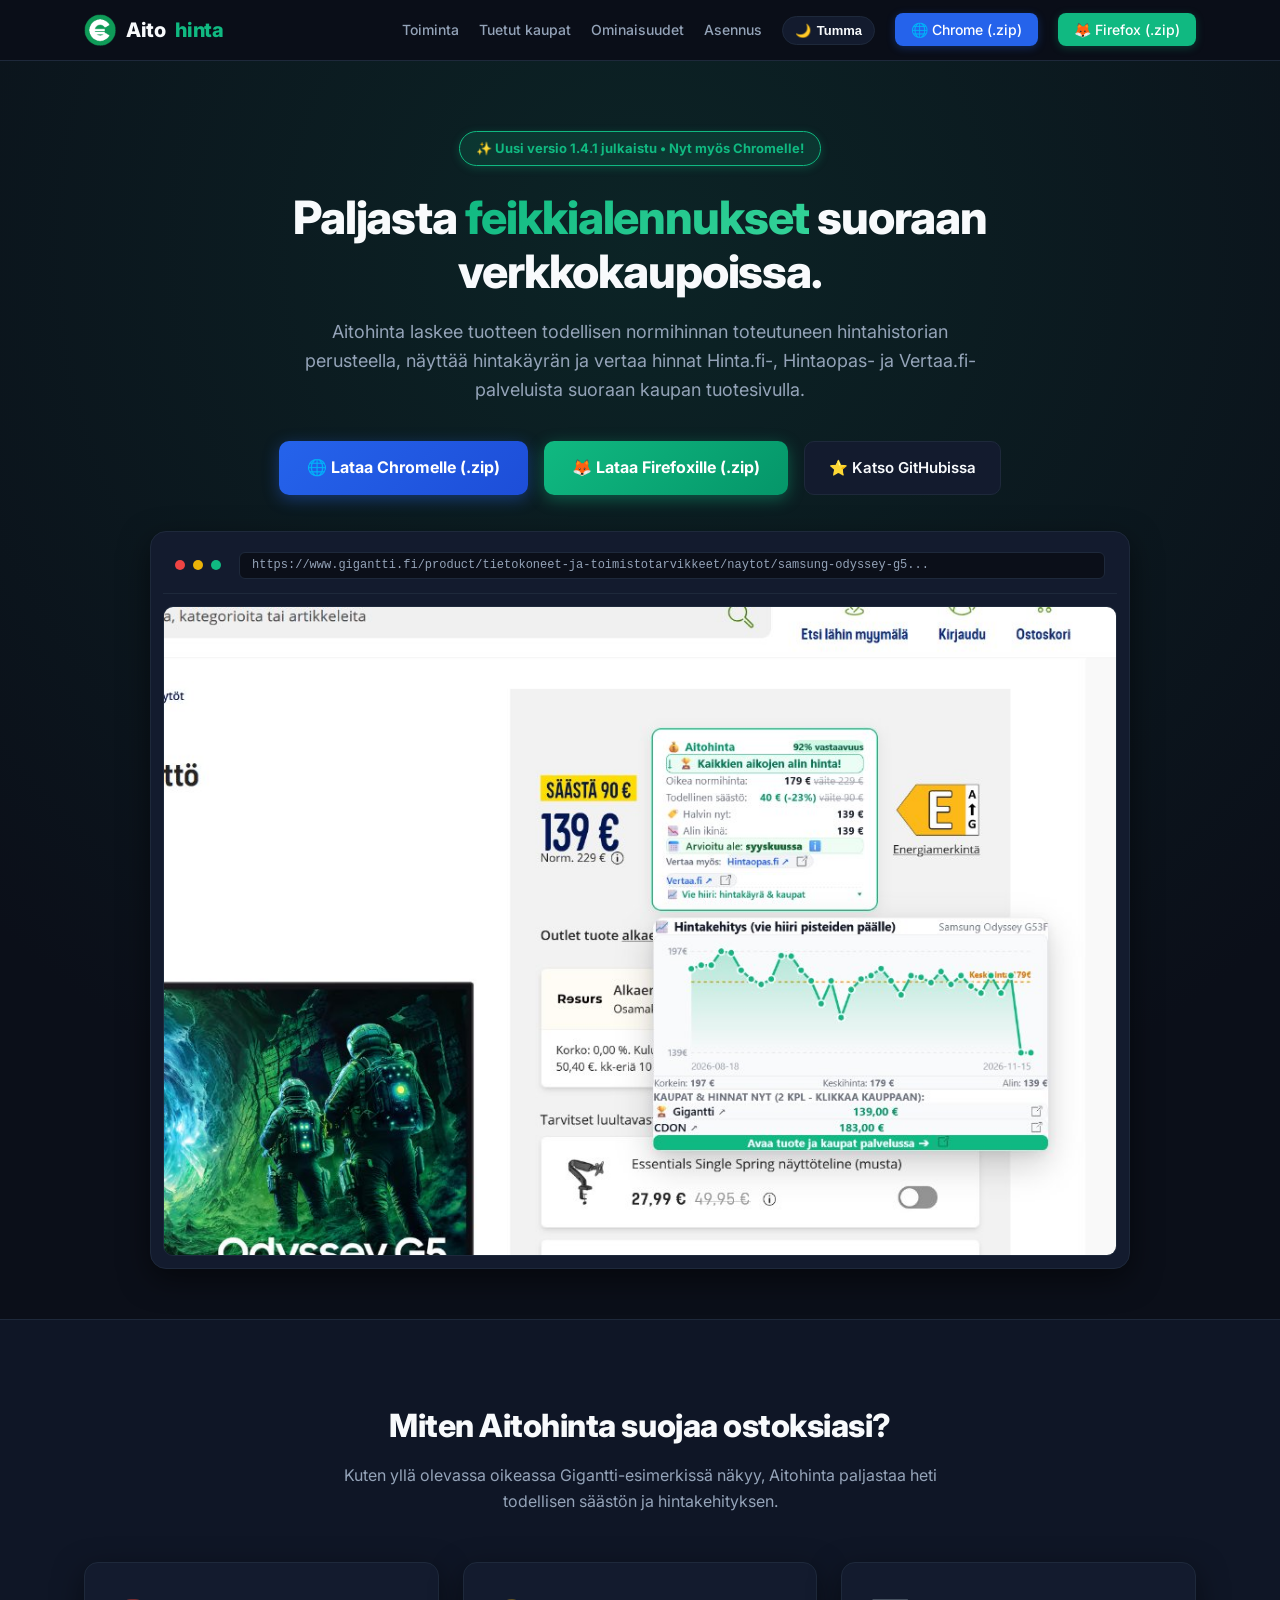
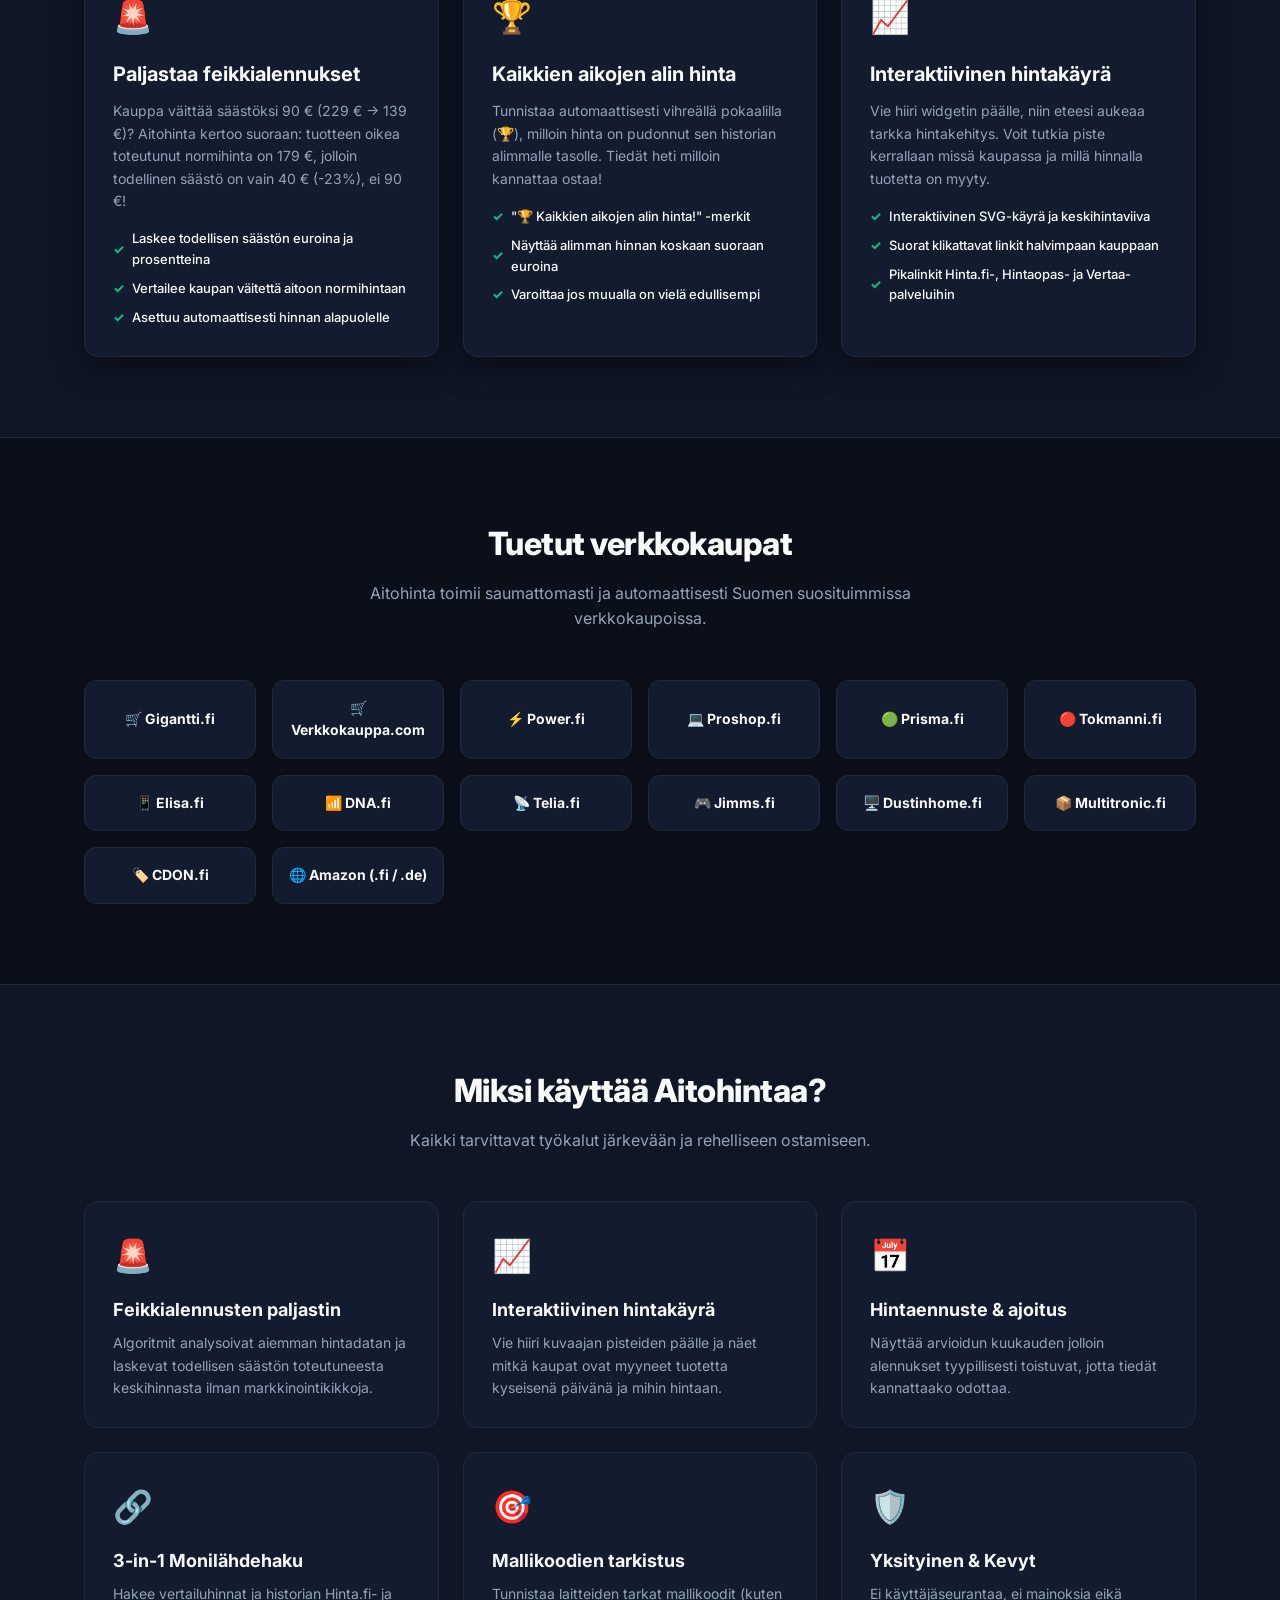
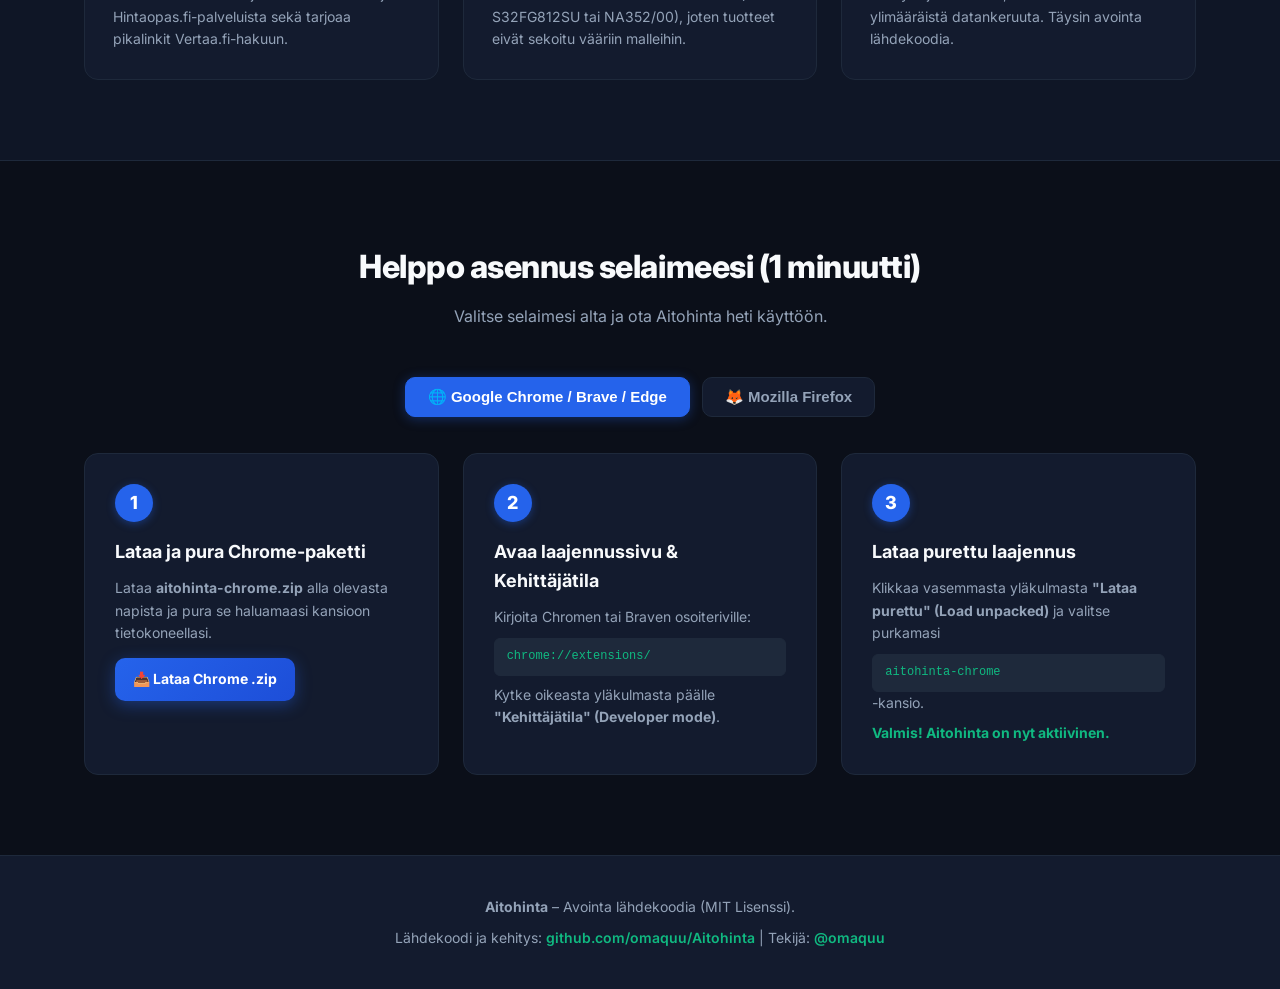
==== commit 59da321b: "feat: lisätty Google Chrome / Chromium -versio (Manifest V3) ja asennusohjeet" ====
--- a/index.html
+++ b/index.html
@@ -248,6 +248,58 @@
       box-shadow: 0 6px 24px rgba(16, 185, 129, 0.5);
     }
 
+    .btn-chrome {
+      background: linear-gradient(135deg, #2563eb 0%, #1d4ed8 100%);
+      box-shadow: 0 4px 16px rgba(37, 99, 235, 0.4);
+    }
+
+    .btn-chrome:hover {
+      box-shadow: 0 6px 24px rgba(37, 99, 235, 0.5);
+    }
+
+    .btn-header-chrome {
+      background: #2563eb !important;
+      box-shadow: 0 2px 8px rgba(37, 99, 235, 0.3) !important;
+    }
+
+    .btn-header-chrome:hover {
+      background: #1d4ed8 !important;
+    }
+
+    .install-tab-btn {
+      padding: 10px 22px;
+      font-size: 15px;
+      font-weight: 700;
+      border-radius: 10px;
+      border: 1px solid var(--border);
+      background: var(--bg-card);
+      color: var(--text-muted);
+      cursor: pointer;
+      transition: all 0.15s ease;
+      display: inline-flex;
+      align-items: center;
+      gap: 8px;
+    }
+
+    .install-tab-btn:hover {
+      color: var(--text-main);
+      border-color: var(--border-subtle);
+    }
+
+    .install-tab-btn.active#tab-btn-chrome {
+      background: #2563eb;
+      color: #ffffff;
+      border-color: #2563eb;
+      box-shadow: 0 2px 12px rgba(37, 99, 235, 0.35);
+    }
+
+    .install-tab-btn.active#tab-btn-firefox {
+      background: var(--primary);
+      color: #ffffff;
+      border-color: var(--primary);
+      box-shadow: 0 2px 12px var(--primary-glow);
+    }
+
     .btn-secondary {
       display: inline-flex;
       align-items: center;
@@ -618,7 +670,8 @@
             <span id="theme-icon">🌙</span> <span id="theme-text">Tumma</span>
           </button>
         </li>
-        <li><a href="aitohinta-firefox.zip" class="btn-header">Lataa Firefoxille</a></li>
+        <li><a href="aitohinta-chrome.zip" class="btn-header btn-header-chrome" download>🌐 Chrome (.zip)</a></li>
+        <li><a href="aitohinta-firefox.zip" class="btn-header" download>🦊 Firefox (.zip)</a></li>
       </ul>
     </div>
   </header>
@@ -627,7 +680,7 @@
   <section class="hero">
     <div class="container">
       <div class="pill-badge">
-        ✨ Uusi versio 1.4.1 julkaistu
+        ✨ Uusi versio 1.4.1 julkaistu • Nyt myös Chromelle!
       </div>
       <h1>Paljasta <span>feikkialennukset</span> suoraan verkkokaupoissa.</h1>
       <p>
@@ -635,13 +688,12 @@
       </p>
 
       <div class="cta-group">
+        <a href="aitohinta-chrome.zip" class="btn-primary btn-chrome" download>
+          🌐 Lataa Chromelle (.zip)
+        </a>
         <a href="aitohinta-firefox.zip" class="btn-primary" download>
-          🦊 Lataa Firefox-laajennus (.zip)
+          🦊 Lataa Firefoxille (.zip)
         </a>
-        <div class="chrome-badge">
-          <span>🌐 Chrome-laajennus:</span>
-          <span class="tag">Tulossa pian</span>
-        </div>
         <a href="https://github.com/omaquu/Aitohinta" target="_blank" rel="noopener noreferrer" class="btn-secondary">
           ⭐ Katso GitHubissa
         </a>
@@ -792,17 +844,55 @@
   <section class="install-section" id="install">
     <div class="container">
       <div class="section-title">
-        <h2>Helppo asennus Firefoxiin (1 minuutti)</h2>
-        <p>Voit ottaa laajennuksen heti käyttöön kehittäjätilassa.</p>
-      </div>
-
-      <div class="steps-grid">
+        <h2>Helppo asennus selaimeesi (1 minuutti)</h2>
+        <p>Valitse selaimesi alta ja ota Aitohinta heti käyttöön.</p>
+      </div>
+
+      <!-- Browser Tabs -->
+      <div style="display: flex; justify-content: center; gap: 12px; margin-bottom: 30px; flex-wrap: wrap;">
+        <button id="tab-btn-chrome" class="install-tab-btn active" onclick="switchInstallTab('chrome')">
+          🌐 Google Chrome / Brave / Edge
+        </button>
+        <button id="tab-btn-firefox" class="install-tab-btn" onclick="switchInstallTab('firefox')">
+          🦊 Mozilla Firefox
+        </button>
+      </div>
+
+      <!-- Chrome Steps -->
+      <div id="steps-chrome" class="steps-grid">
+        <div class="step-card">
+          <div class="step-number" style="background:#2563eb; box-shadow: 0 2px 8px rgba(37, 99, 235, 0.4);">1</div>
+          <h4>Lataa ja pura Chrome-paketti</h4>
+          <p>Lataa <strong>aitohinta-chrome.zip</strong> alla olevasta napista ja pura se haluamaasi kansioon tietokoneellasi.</p>
+          <a href="aitohinta-chrome.zip" class="btn-primary btn-chrome" style="margin-top: 14px; padding: 10px 18px; font-size: 14px;" download>
+            📥 Lataa Chrome .zip
+          </a>
+        </div>
+
+        <div class="step-card">
+          <div class="step-number" style="background:#2563eb; box-shadow: 0 2px 8px rgba(37, 99, 235, 0.4);">2</div>
+          <h4>Avaa laajennussivu &amp; Kehittäjätila</h4>
+          <p>Kirjoita Chromen tai Braven osoiteriville:</p>
+          <code>chrome://extensions/</code>
+          <p style="margin-top: 8px;">Kytke oikeasta yläkulmasta päälle <strong>"Kehittäjätila" (Developer mode)</strong>.</p>
+        </div>
+
+        <div class="step-card">
+          <div class="step-number" style="background:#2563eb; box-shadow: 0 2px 8px rgba(37, 99, 235, 0.4);">3</div>
+          <h4>Lataa purettu laajennus</h4>
+          <p>Klikkaa vasemmasta yläkulmasta <strong>"Lataa purettu" (Load unpacked)</strong> ja valitse purkamasi <code>aitohinta-chrome</code> -kansio.</p>
+          <p style="margin-top: 8px; color: #10b981; font-weight: 700;">Valmis! Aitohinta on nyt aktiivinen.</p>
+        </div>
+      </div>
+
+      <!-- Firefox Steps -->
+      <div id="steps-firefox" class="steps-grid" style="display: none;">
         <div class="step-card">
           <div class="step-number">1</div>
-          <h4>Lataa ja pura paketti</h4>
+          <h4>Lataa ja pura Firefox-paketti</h4>
           <p>Lataa <strong>aitohinta-firefox.zip</strong> alla olevasta napista ja pura se haluamaasi kansioon tietokoneellasi.</p>
           <a href="aitohinta-firefox.zip" class="btn-primary" style="margin-top: 14px; padding: 10px 18px; font-size: 14px;" download>
-            📥 Lataa .zip
+            📥 Lataa Firefox .zip
           </a>
         </div>
 
@@ -816,10 +906,10 @@
 
         <div class="step-card">
           <div class="step-number">3</div>
-          <h4>Lataa lisäosa</h4>
+          <h4>Lataa tilapäinen lisäosa</h4>
           <p>Klikkaa <strong>"Lataa tilapäinen lisäosa…"</strong> ja valitse purkamastasi kansiosta tiedosto:</p>
           <code>manifest.json</code>
-          <p style="margin-top: 8px;">Valmis! Laajennus on nyt aktiivinen.</p>
+          <p style="margin-top: 8px; color: #10b981; font-weight: 700;">Valmis! Aitohinta on nyt aktiivinen.</p>
         </div>
       </div>
     </div>
@@ -862,6 +952,28 @@
         if (themeText) themeText.textContent = theme === 'dark' ? 'Tumma' : 'Vaalea';
       }
     })();
+
+    // Installation Tab Switcher
+    function switchInstallTab(browserName) {
+      const chromeTab = document.getElementById('steps-chrome');
+      const ffTab = document.getElementById('steps-firefox');
+      const chromeBtn = document.getElementById('tab-btn-chrome');
+      const ffBtn = document.getElementById('tab-btn-firefox');
+
+      if (!chromeTab || !ffTab) return;
+
+      if (browserName === 'chrome') {
+        chromeTab.style.display = 'grid';
+        ffTab.style.display = 'none';
+        chromeBtn.classList.add('active');
+        ffBtn.classList.remove('active');
+      } else {
+        chromeTab.style.display = 'none';
+        ffTab.style.display = 'grid';
+        ffBtn.classList.add('active');
+        chromeBtn.classList.remove('active');
+      }
+    }
   </script>
 
 </body>
